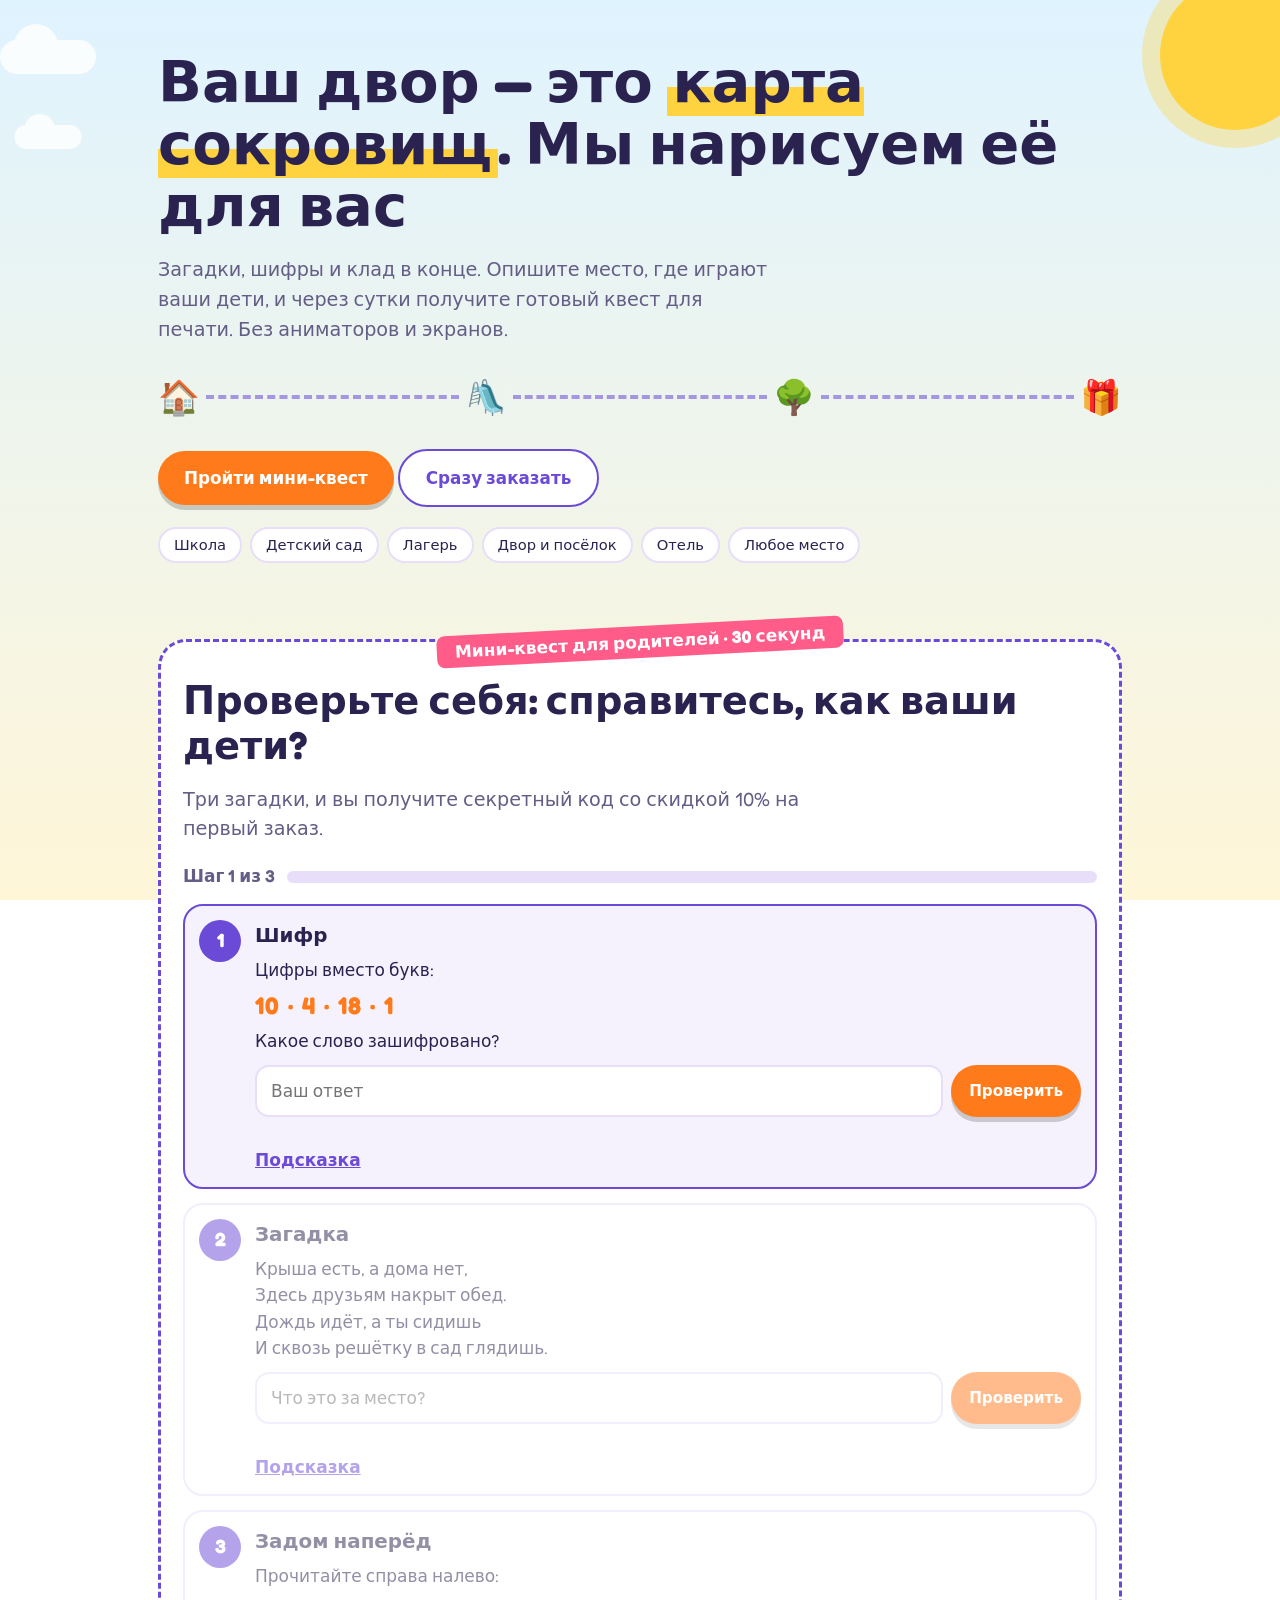
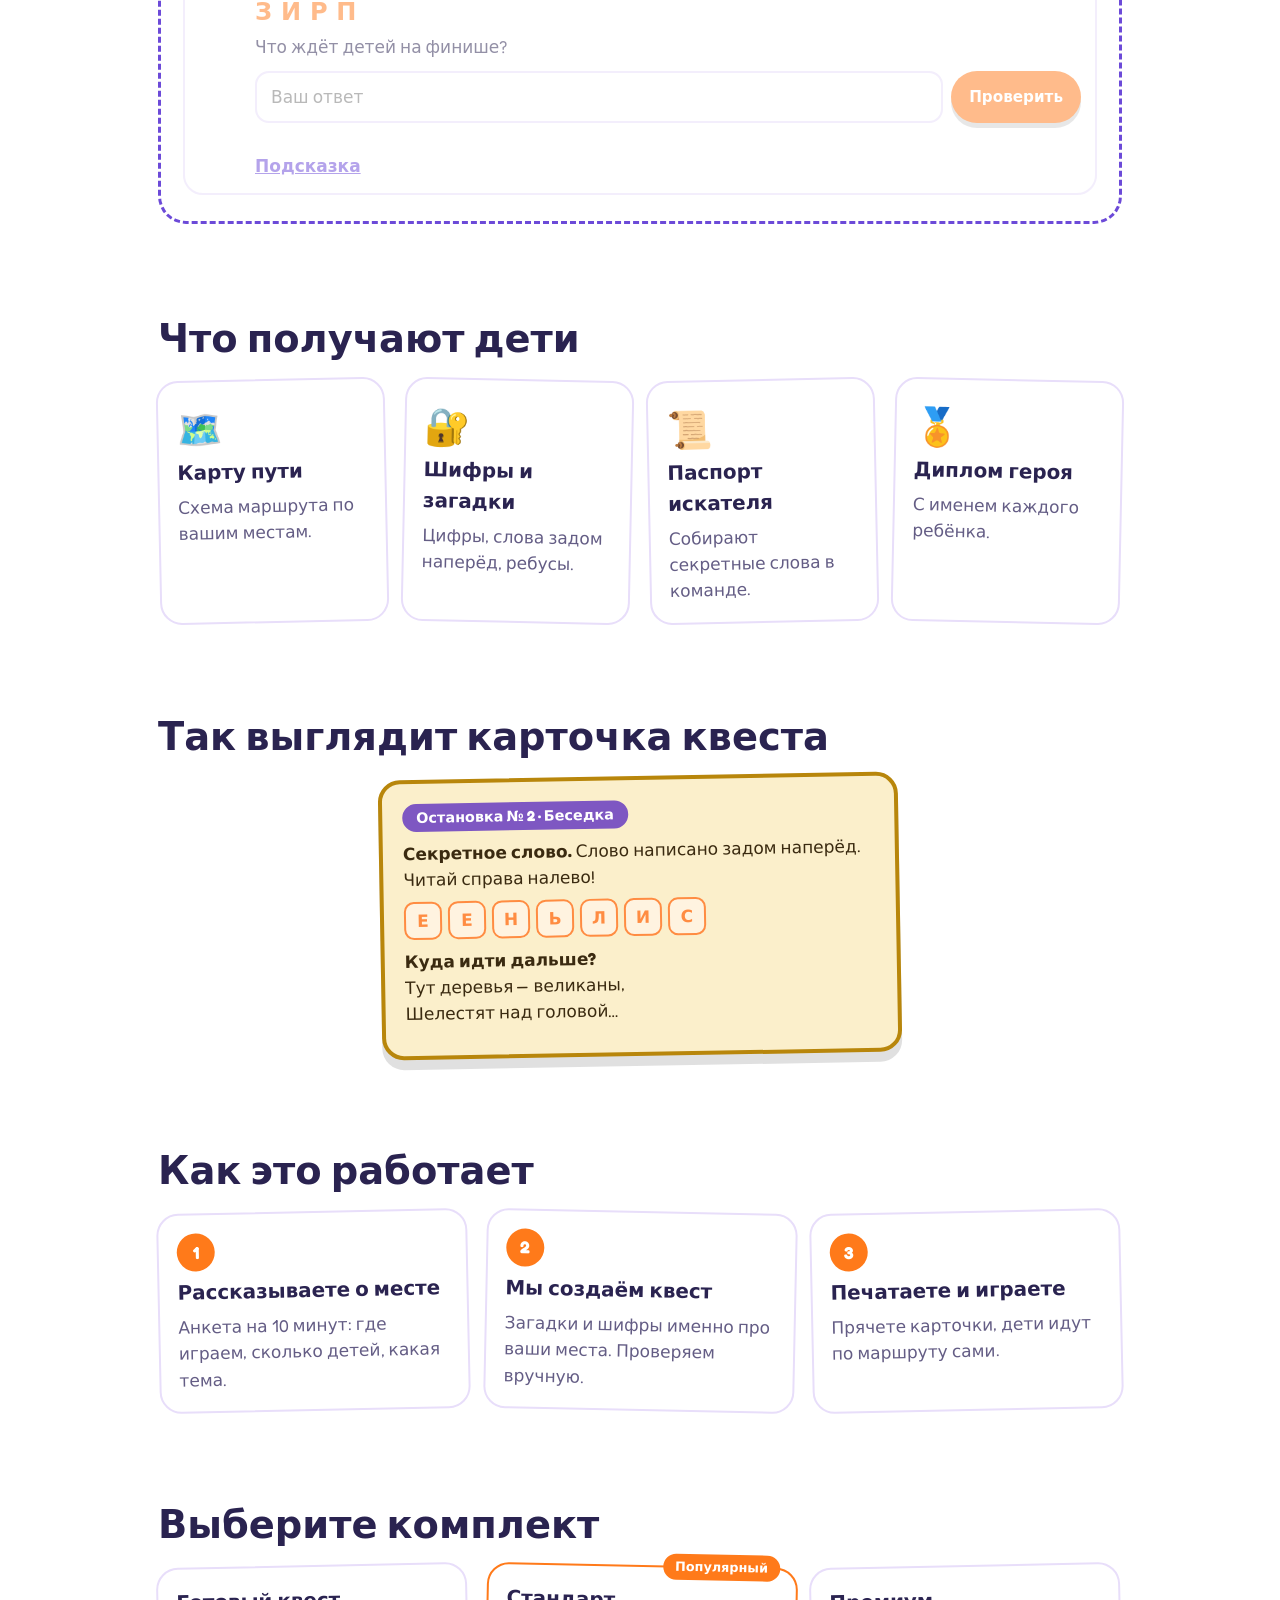
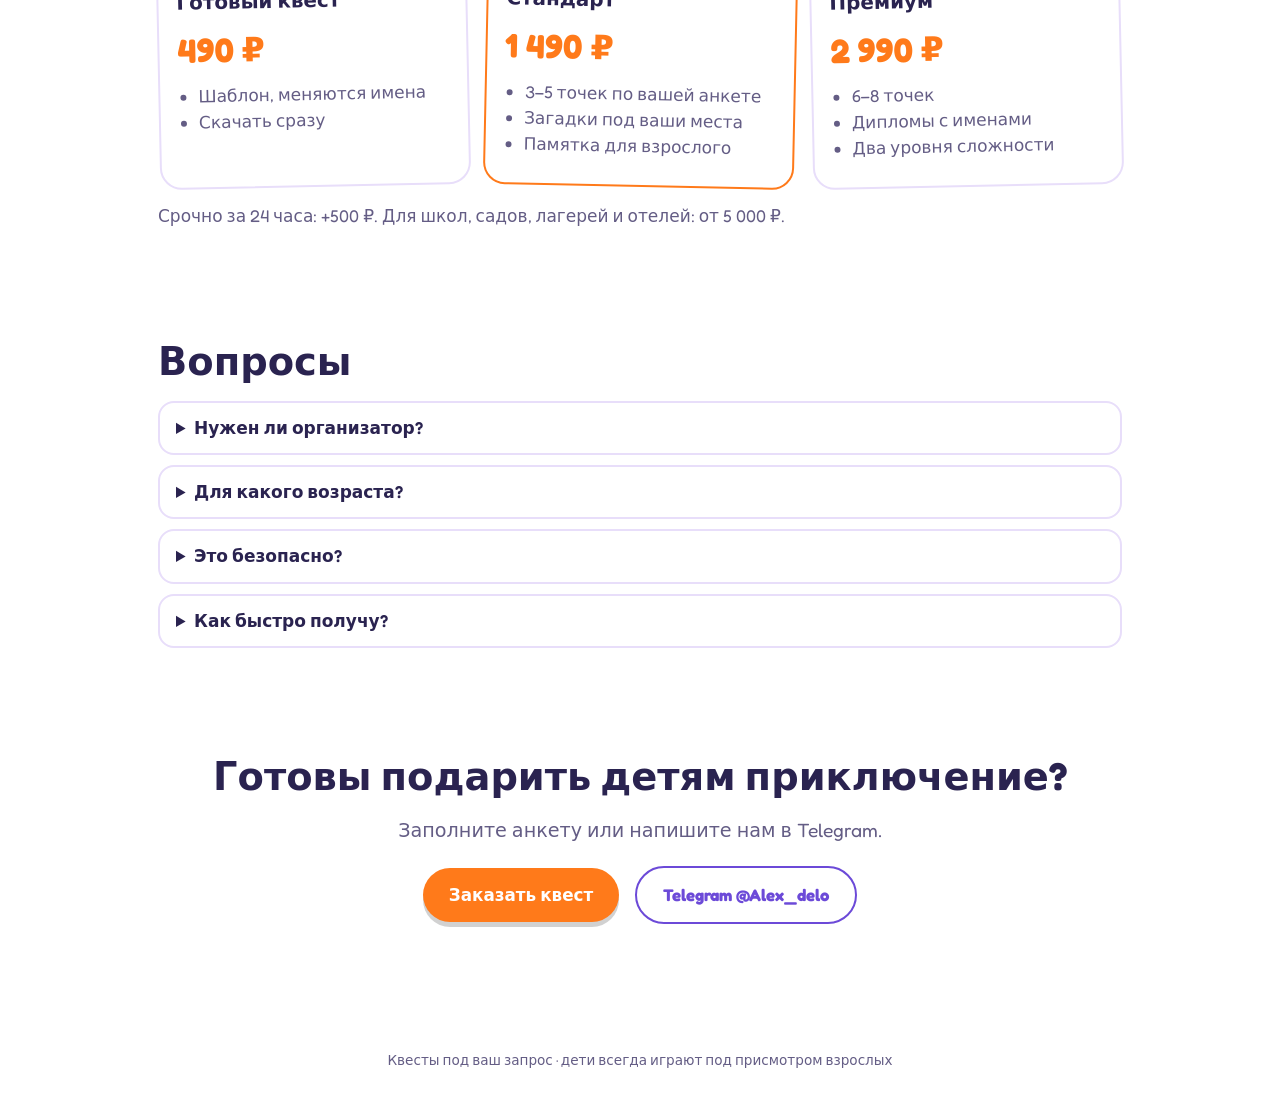
==== index.html @ ed47e8c6 "Add files via upload" ====
<!doctype html>
<html lang="ru"><head><meta charset="utf-8">
<meta name="viewport" content="width=device-width, initial-scale=1, viewport-fit=cover">
<title>Ваш двор — карта сокровищ. Квест под заказ</title>
<link rel="stylesheet" href="https://fonts.googleapis.com/css2?family=Fredoka:wght@400;500;600;700&display=swap">
<style>
:root{--bg:#dff3ff;--bg2:#fff6d8;--card:#fff;--tx:#2a2350;--mut:#645d85;--a:#ff7a1a;--b:#6c4ad8;--c:#2fb36b;--d:#ff5c8a;--bd:#e8defa;--on:#fff;--star:transparent;box-sizing:border-box;padding-top:env(safe-area-inset-top,0px);padding-bottom:env(safe-area-inset-bottom,0px)}
@media(prefers-color-scheme:dark){:root:not([data-theme="light"]){--bg:#17143f;--bg2:#241d5c;--card:#2b2470;--tx:#f4f1ff;--mut:#bdb6e6;--bd:#443b94;--star:#fff}}
:root[data-theme="dark"]{--bg:#17143f;--bg2:#241d5c;--card:#2b2470;--tx:#f4f1ff;--mut:#bdb6e6;--bd:#443b94;--star:#fff}
*{box-sizing:border-box}html{scroll-padding-top:env(safe-area-inset-top,0px);scroll-behavior:smooth}
body{margin:0;color:var(--tx);background:linear-gradient(180deg,var(--bg) 0,var(--bg2) 100%) fixed;font:17px/1.55 Fredoka,"Trebuchet MS","Segoe UI Rounded",system-ui,sans-serif;overflow-x:hidden}
.w{max-width:1000px;margin:0 auto;padding:0 18px}section{padding:46px 0}
h1{font-size:clamp(2rem,6.4vw,3.6rem);line-height:1.08;margin:.2em 0 .3em;font-weight:700}h2{font-size:clamp(1.6rem,4.6vw,2.4rem);line-height:1.15;margin:0 0 18px;font-weight:700}h3{margin:0 0 6px;font-weight:600}
.hl{background:linear-gradient(transparent 58%,#ffd23f 58%);padding:0 .1em}
@media(prefers-color-scheme:dark){.hl{background:none;color:#ffd23f}}
.btn{display:inline-block;border:0;cursor:pointer;background:var(--a);color:#fff;font:inherit;font-weight:700;text-decoration:none;padding:14px 26px;border-radius:999px;font-size:1.05rem;box-shadow:0 5px 0 rgba(0,0,0,.18);transition:transform .15s}
.btn:hover{transform:translateY(-2px)}.btn:active{transform:translateY(2px);box-shadow:0 2px 0 rgba(0,0,0,.18)}
.btn.ghost{background:var(--card);color:var(--b);border:2px solid var(--b);box-shadow:none}.btn.sm{padding:9px 18px;font-size:.95rem}
.hero{padding:38px 0 30px;position:relative;overflow:hidden}
.sun{position:absolute;right:-30px;top:-20px;width:150px;height:150px;border-radius:50%;background:#ffd23f;box-shadow:0 0 0 18px rgba(255,210,63,.35);animation:bob 5s ease-in-out infinite}
.cloud{position:absolute;height:34px;width:96px;border-radius:40px;background:#fff;opacity:.85;animation:drift 18s linear infinite}
.cloud:before{content:"";position:absolute;left:14px;top:-16px;width:44px;height:44px;border-radius:50%;background:#fff}
.hero .w{position:relative}
.lead{font-size:1.2rem;color:var(--mut);max-width:620px}
.route{display:flex;flex-wrap:wrap;align-items:center;gap:6px;margin:26px 0;font-size:2.1rem}
.route i{flex:1 1 20px;min-width:16px;border-top:4px dashed var(--b);opacity:.55}.route span{display:inline-block;animation:bob 3s ease-in-out infinite}.route span:nth-child(4){animation-delay:.4s}.route span:nth-child(7){animation-delay:.8s}
.pills{display:flex;flex-wrap:wrap;gap:8px;margin-top:20px}.pills b{background:var(--card);border:2px solid var(--bd);border-radius:999px;padding:5px 14px;font-size:.92rem;font-weight:500}
#quest .card{background:var(--card);border:3px dashed var(--b);border-radius:28px;padding:26px 22px;position:relative}
#quest .tape{position:absolute;top:-16px;left:50%;transform:translateX(-50%) rotate(-3deg);background:var(--d);color:#fff;font-weight:700;padding:5px 18px;border-radius:8px;width:max-content;max-width:calc(100% - 24px);text-align:center;line-height:1.3}
.qhead{display:flex;align-items:center;gap:12px;margin:8px 0 14px;color:var(--mut);font-weight:600}.qtrack{flex:1;height:12px;border-radius:99px;background:var(--bd);overflow:hidden}.qtrack i{display:block;height:100%;width:0;background:var(--c);border-radius:99px;transition:width .4s}
.qlist{list-style:none;margin:0;padding:0;display:grid;grid-template-columns:minmax(0,1fr);gap:14px}
.qs{display:flex;gap:14px;padding:14px;border-radius:20px;border:2px solid var(--bd);transition:opacity .3s}
.qs.on{border-color:var(--b);background:rgba(108,74,216,.07)}.qs.lock{opacity:.5}.qs.done{border-color:var(--c);opacity:.85}
.qn{flex:none;width:42px;height:42px;border-radius:50%;background:var(--b);color:#fff;font-weight:700;display:flex;align-items:center;justify-content:center;font-size:1.2rem}.qs.done .qn{background:var(--c)}
.qb{flex:1;min-width:0}.qq{margin:.2em 0 .6em}.cipher{display:inline-block;white-space:nowrap;font-size:1.5rem;letter-spacing:.06em;color:var(--a);margin:4px 0}
form{display:flex;flex-wrap:wrap;gap:8px}form input{flex:1 1 150px;min-width:0;width:100%;padding:11px 14px;font:inherit;color:var(--tx);background:var(--card);border:2px solid var(--bd);border-radius:14px}form input:focus{outline:3px solid var(--b);outline-offset:1px}
.fb{min-height:1.4em;margin:6px 0 0;font-weight:600}.fb.ok{color:var(--c)}.fb.bad{color:var(--d)}
.hint{background:none;border:0;padding:0;color:var(--b);font:inherit;font-weight:600;text-decoration:underline;cursor:pointer}.hintbox{margin-top:8px;padding:10px 12px;background:var(--bg2);border-radius:12px;color:var(--mut);font-size:.95rem}
.shake{animation:shake .35s}
#win{margin-top:18px;padding:20px;border-radius:20px;background:linear-gradient(135deg,#ffe27a,#ffb36b);color:#3a2300;text-align:center}#win h3{font-size:1.5rem}
.codebox{display:inline-flex;align-items:center;gap:12px;flex-wrap:wrap;justify-content:center;background:#fff;border:3px dashed #3a2300;border-radius:16px;padding:10px 16px;margin:6px 0}.codebox b{font-size:1.8rem;letter-spacing:.12em}
#win .btn{margin:4px}#win .btn.ghost{color:#3a2300;border-color:#3a2300}.small{font-size:.9rem}
.grid{display:grid;gap:16px;grid-template-columns:repeat(auto-fit,minmax(220px,1fr))}
.sticker{background:var(--card);border:2px solid var(--bd);border-radius:22px;padding:18px;transition:transform .2s}.sticker:nth-child(odd){transform:rotate(-1.2deg)}.sticker:nth-child(even){transform:rotate(1.2deg)}.sticker:hover{transform:rotate(0) scale(1.03)}
.sticker .em{font-size:2.3rem}.sticker p{color:var(--mut);margin:.3em 0 0}
.prev{max-width:520px;margin:0 auto;background:#fbefcb;color:#3a2a10;border:4px solid #b8860b;border-radius:22px;padding:20px;box-shadow:0 10px 0 rgba(0,0,0,.12);transform:rotate(-1deg)}
.prev .tag{display:inline-block;background:#7e57c2;color:#fff;border-radius:999px;padding:3px 14px;font-weight:700;font-size:.9rem}.prev p{margin:.5em 0}.prev .cells{display:flex;gap:6px;flex-wrap:wrap}.prev .cells b{width:38px;height:38px;border:2px solid #ff8c42;background:#fff3e0;color:#ff8c42;border-radius:10px;display:flex;align-items:center;justify-content:center}
.steps{counter-reset:s}.steps .sticker:before{counter-increment:s;content:counter(s);display:inline-flex;width:38px;height:38px;border-radius:50%;background:var(--a);color:#fff;font-weight:700;align-items:center;justify-content:center;margin-bottom:6px}
.price{font-size:2.1rem;font-weight:700;color:var(--a)}.pop{border-color:var(--a)!important;position:relative}.pop .badge{position:absolute;top:-14px;right:16px;background:var(--a);color:#fff;font-size:.8rem;font-weight:700;padding:3px 12px;border-radius:999px}
ul{padding-left:20px;margin:.4em 0;color:var(--mut)}
details{background:var(--card);border:2px solid var(--bd);border-radius:16px;padding:12px 16px;margin-bottom:10px}summary{cursor:pointer;font-weight:600}details p{color:var(--mut);margin:8px 0 0}
.cta{text-align:center;padding:50px 0 120px}.cta .btn{margin:6px}
.sticky{display:none}
footer{text-align:center;color:var(--mut);font-size:.85rem;padding:0 18px 30px}
@keyframes bob{50%{transform:translateY(-8px)}}@keyframes drift{from{transform:translateX(-120px)}to{transform:translateX(110vw)}}@keyframes shake{25%{transform:translateX(-6px)}75%{transform:translateX(6px)}}
@media(prefers-reduced-motion:reduce){*{animation:none!important;transition:none!important}}
@media(max-width:760px){html{scroll-padding-bottom:100px}section{padding:34px 0}.sun{width:100px;height:100px;right:-24px}.route{font-size:1.7rem}
.sticky{display:flex;gap:8px;position:fixed;left:0;right:0;bottom:0;z-index:20;padding:10px 12px calc(10px + env(safe-area-inset-bottom,0px));background:var(--card);border-top:2px solid var(--bd)}.sticky .btn{flex:1;text-align:center;padding:12px 8px;font-size:1rem}}
</style></head><body>
<header class="hero"><div class="sun" aria-hidden="true"></div><div class="cloud" style="top:40px;left:0" aria-hidden="true"></div><div class="cloud" style="top:120px;left:0;animation-delay:-9s;transform:scale(.7)" aria-hidden="true"></div>
<div class="w"><h1>Ваш двор — это <span class="hl">карта сокровищ</span>. Мы нарисуем её для вас</h1>
<p class="lead">Загадки, шифры и клад в конце. Опишите место, где играют ваши дети, и через сутки получите готовый квест для печати. Без аниматоров и экранов.</p>
<div class="route" aria-hidden="true"><span>🏠</span><i></i><span>🛝</span><i></i><span>🌳</span><i></i><span>🎁</span></div>
<p><a class="btn" href="#quest">Пройти мини-квест</a> <a class="btn ghost" data-form>Сразу заказать</a></p>
<div class="pills"><b>Школа</b><b>Детский сад</b><b>Лагерь</b><b>Двор и посёлок</b><b>Отель</b><b>Любое место</b></div></div></header>

<section id="quest"><div class="w"><div class="card"><span class="tape">Мини-квест для родителей · 30 секунд</span>
<h2 style="margin-top:10px">Проверьте себя: справитесь, как ваши дети?</h2>
<p class="lead" style="margin-top:0">Три загадки, и вы получите секретный код со скидкой 10% на первый заказ.</p>
<div class="qhead"><span id="qcount">Шаг 1 из 3</span><div class="qtrack"><i id="qbar"></i></div></div>
<ol class="qlist">
<li class="qs"><div class="qn">1</div><div class="qb"><h3>Шифр</h3>
<p class="qq">Цифры вместо букв:<br><b class="cipher">10 · 4 · 18 · 1</b><br>Какое слово зашифровано?</p>
<form><input aria-label="Ответ на шаг 1" autocomplete="off" autocapitalize="characters" placeholder="Ваш ответ"><button class="btn sm">Проверить</button></form>
<p class="fb" role="status" aria-live="polite"></p><button type="button" class="hint">Подсказка</button>
<div class="hintbox" hidden>Это номера букв в алфавите: А=1, Б=2, В=3, Г=4, Д=5, Е=6, Ё=7, Ж=8, З=9, И=10, Й=11, К=12, Л=13, М=14, Н=15, О=16, П=17, Р=18.</div></div></li>
<li class="qs"><div class="qn">2</div><div class="qb"><h3>Загадка</h3>
<p class="qq">Крыша есть, а дома нет,<br>Здесь друзьям накрыт обед.<br>Дождь идёт, а ты сидишь<br>И сквозь решётку в сад глядишь.</p>
<form><input aria-label="Ответ на шаг 2" autocomplete="off" placeholder="Что это за место?"><button class="btn sm">Проверить</button></form>
<p class="fb" role="status" aria-live="polite"></p><button type="button" class="hint">Подсказка</button>
<div class="hintbox" hidden>Это место во дворе или в саду, где пьют чай и прячутся от дождя. Слово начинается на «Б».</div></div></li>
<li class="qs"><div class="qn">3</div><div class="qb"><h3>Задом наперёд</h3>
<p class="qq">Прочитайте справа налево:<br><b class="cipher">З И Р П</b><br>Что ждёт детей на финише?</p>
<form><input aria-label="Ответ на шаг 3" autocomplete="off" autocapitalize="characters" placeholder="Ваш ответ"><button class="btn sm">Проверить</button></form>
<p class="fb" role="status" aria-live="polite"></p><button type="button" class="hint">Подсказка</button>
<div class="hintbox" hidden>Читайте буквы с конца: П, Р, И, З.</div></div></li>
</ol>
<div id="win" hidden><h3>Квест пройден! 🎉</h3><p>Ваш секретный код даёт <b>скидку 10% на первый заказ</b>:</p>
<div class="codebox"><b id="code">КВЕСТ10</b><button type="button" id="copy" class="btn sm">Скопировать</button></div>
<p class="small">Впишите код в поле «Пожелания» анкеты или назовите его в Telegram.</p>
<p><a data-form class="btn">Заказать со скидкой</a> <a class="btn ghost" href="https://t.me/Alex_delo" target="_blank" rel="noopener">Написать в Telegram</a></p></div>
</div></div></section>

<section><div class="w"><h2>Что получают дети</h2><div class="grid">
<div class="sticker"><div class="em">🗺️</div><h3>Карту пути</h3><p>Схема маршрута по вашим местам.</p></div>
<div class="sticker"><div class="em">🔐</div><h3>Шифры и загадки</h3><p>Цифры, слова задом наперёд, ребусы.</p></div>
<div class="sticker"><div class="em">📜</div><h3>Паспорт искателя</h3><p>Собирают секретные слова в команде.</p></div>
<div class="sticker"><div class="em">🏅</div><h3>Диплом героя</h3><p>С именем каждого ребёнка.</p></div></div></div></section>

<section><div class="w"><h2>Так выглядит карточка квеста</h2>
<div class="prev"><span class="tag">Остановка № 2 · Беседка</span><p><b>Секретное слово.</b> Слово написано задом наперёд. Читай справа налево!</p>
<div class="cells" aria-hidden="true"><b>Е</b><b>Е</b><b>Н</b><b>Ь</b><b>Л</b><b>И</b><b>С</b></div>
<p><b>Куда идти дальше?</b><br>Тут деревья — великаны,<br>Шелестят над головой…</p></div></div></section>

<section><div class="w"><h2>Как это работает</h2><div class="grid steps">
<div class="sticker"><h3>Рассказываете о месте</h3><p>Анкета на 10 минут: где играем, сколько детей, какая тема.</p></div>
<div class="sticker"><h3>Мы создаём квест</h3><p>Загадки и шифры именно про ваши места. Проверяем вручную.</p></div>
<div class="sticker"><h3>Печатаете и играете</h3><p>Прячете карточки, дети идут по маршруту сами.</p></div></div></div></section>

<section><div class="w"><h2>Выберите комплект</h2><div class="grid">
<div class="sticker"><h3>Готовый квест</h3><div class="price">490 ₽</div><ul><li>Шаблон, меняются имена</li><li>Скачать сразу</li></ul></div>
<div class="sticker pop"><span class="badge">Популярный</span><h3>Стандарт</h3><div class="price">1 490 ₽</div><ul><li>3–5 точек по вашей анкете</li><li>Загадки под ваши места</li><li>Памятка для взрослого</li></ul></div>
<div class="sticker"><h3>Премиум</h3><div class="price">2 990 ₽</div><ul><li>6–8 точек</li><li>Дипломы с именами</li><li>Два уровня сложности</li></ul></div></div>
<p style="color:var(--mut)">Срочно за 24 часа: +500 ₽. Для школ, садов, лагерей и отелей: от 5 000 ₽.</p></div></section>

<section><div class="w"><h2>Вопросы</h2>
<details><summary>Нужен ли организатор?</summary><p>Нет. Взрослый один раз прячет карточки, дальше дети идут сами. Достаточно присматривать издали.</p></details>
<details><summary>Для какого возраста?</summary><p>Лучше всего 6–11 лет, есть три уровня сложности.</p></details>
<details><summary>Это безопасно?</summary><p>Опасные места вы отмечаете в анкете, мы исключаем их из маршрута и пишем правила для детей.</p></details>
<details><summary>Как быстро получу?</summary><p>В течение суток после заполнения анкеты. Срочные заказы: за 24 часа.</p></details></div></section>

<section class="cta"><div class="w"><h2>Готовы подарить детям приключение?</h2><p class="lead" style="margin:0 auto 14px">Заполните анкету или напишите нам в Telegram.</p>
<a class="btn" data-form>Заказать квест</a> <a class="btn ghost" href="https://t.me/Alex_delo" target="_blank" rel="noopener">Telegram @Alex_delo</a></div></section>
<footer>Квесты под ваш запрос · дети всегда играют под присмотром взрослых</footer>
<div class="sticky"><a class="btn" data-form>Заказать квест</a><a class="btn ghost" href="https://t.me/Alex_delo" target="_blank" rel="noopener">Telegram</a></div>
<script>
(function(){
const FORM="order.html";
document.querySelectorAll("[data-form]").forEach(a=>{a.href=FORM;a.rel="noopener"});
const ANS=[["ИГРА"],["БЕСЕДКА","БЕСЕДКУ","БЕСЕДКИ"],["ПРИЗ"]];
const norm=s=>s.toUpperCase().replace(/Ё/g,"Е").replace(/[^А-ЯA-Z]/g,"");
const steps=[...document.querySelectorAll(".qs")];let cur=0;
const bar=document.getElementById("qbar");
function setCur(i){cur=i;steps.forEach((s,k)=>{s.classList.toggle("done",k<i);s.classList.toggle("on",k===i);s.classList.toggle("lock",k>i);
s.querySelectorAll("input,button").forEach(e=>e.disabled=k!==i&&!e.classList.contains("hint"))});
if(bar)bar.style.width=(i/steps.length*100)+"%";
document.getElementById("qcount").textContent=i<steps.length?"Шаг "+(i+1)+" из "+steps.length:"Готово!"}
steps.forEach((s,k)=>{
const f=s.querySelector("form"),inp=s.querySelector("input"),fb=s.querySelector(".fb"),hb=s.querySelector(".hintbox");let tries=0;
s.querySelector(".hint").addEventListener("click",()=>{hb.hidden=!hb.hidden});
f.addEventListener("submit",e=>{e.preventDefault();if(k!==cur)return;
if(ANS[k].includes(norm(inp.value))){fb.textContent="Верно!";fb.className="fb ok";
if(k+1<steps.length){setCur(k+1);const n=steps[k+1].querySelector("input");steps[k+1].scrollIntoView({behavior:"smooth",block:"center"});setTimeout(()=>n&&n.focus({preventScroll:true}),350)}
else{setCur(steps.length);const w=document.getElementById("win");w.hidden=false;setTimeout(()=>w.scrollIntoView({behavior:"smooth",block:"center"}),80)}}
else{tries++;fb.textContent=tries>1?"Пока нет. Нажмите «Подсказка».":"Почти! Подумайте ещё.";fb.className="fb bad";f.classList.remove("shake");void f.offsetWidth;f.classList.add("shake");
if(tries>1)hb.hidden=false;inp.select()}})});
const cp=document.getElementById("copy");
if(cp)cp.addEventListener("click",async()=>{const t="КВЕСТ10";try{await navigator.clipboard.writeText(t)}catch(e){const r=document.createRange();r.selectNodeContents(document.getElementById("code"));const sel=getSelection();sel.removeAllRanges();sel.addRange(r);try{document.execCommand("copy")}catch(_){}}
cp.textContent="Скопировано ✓"});
setCur(0);
})();
</script>
</body></html>
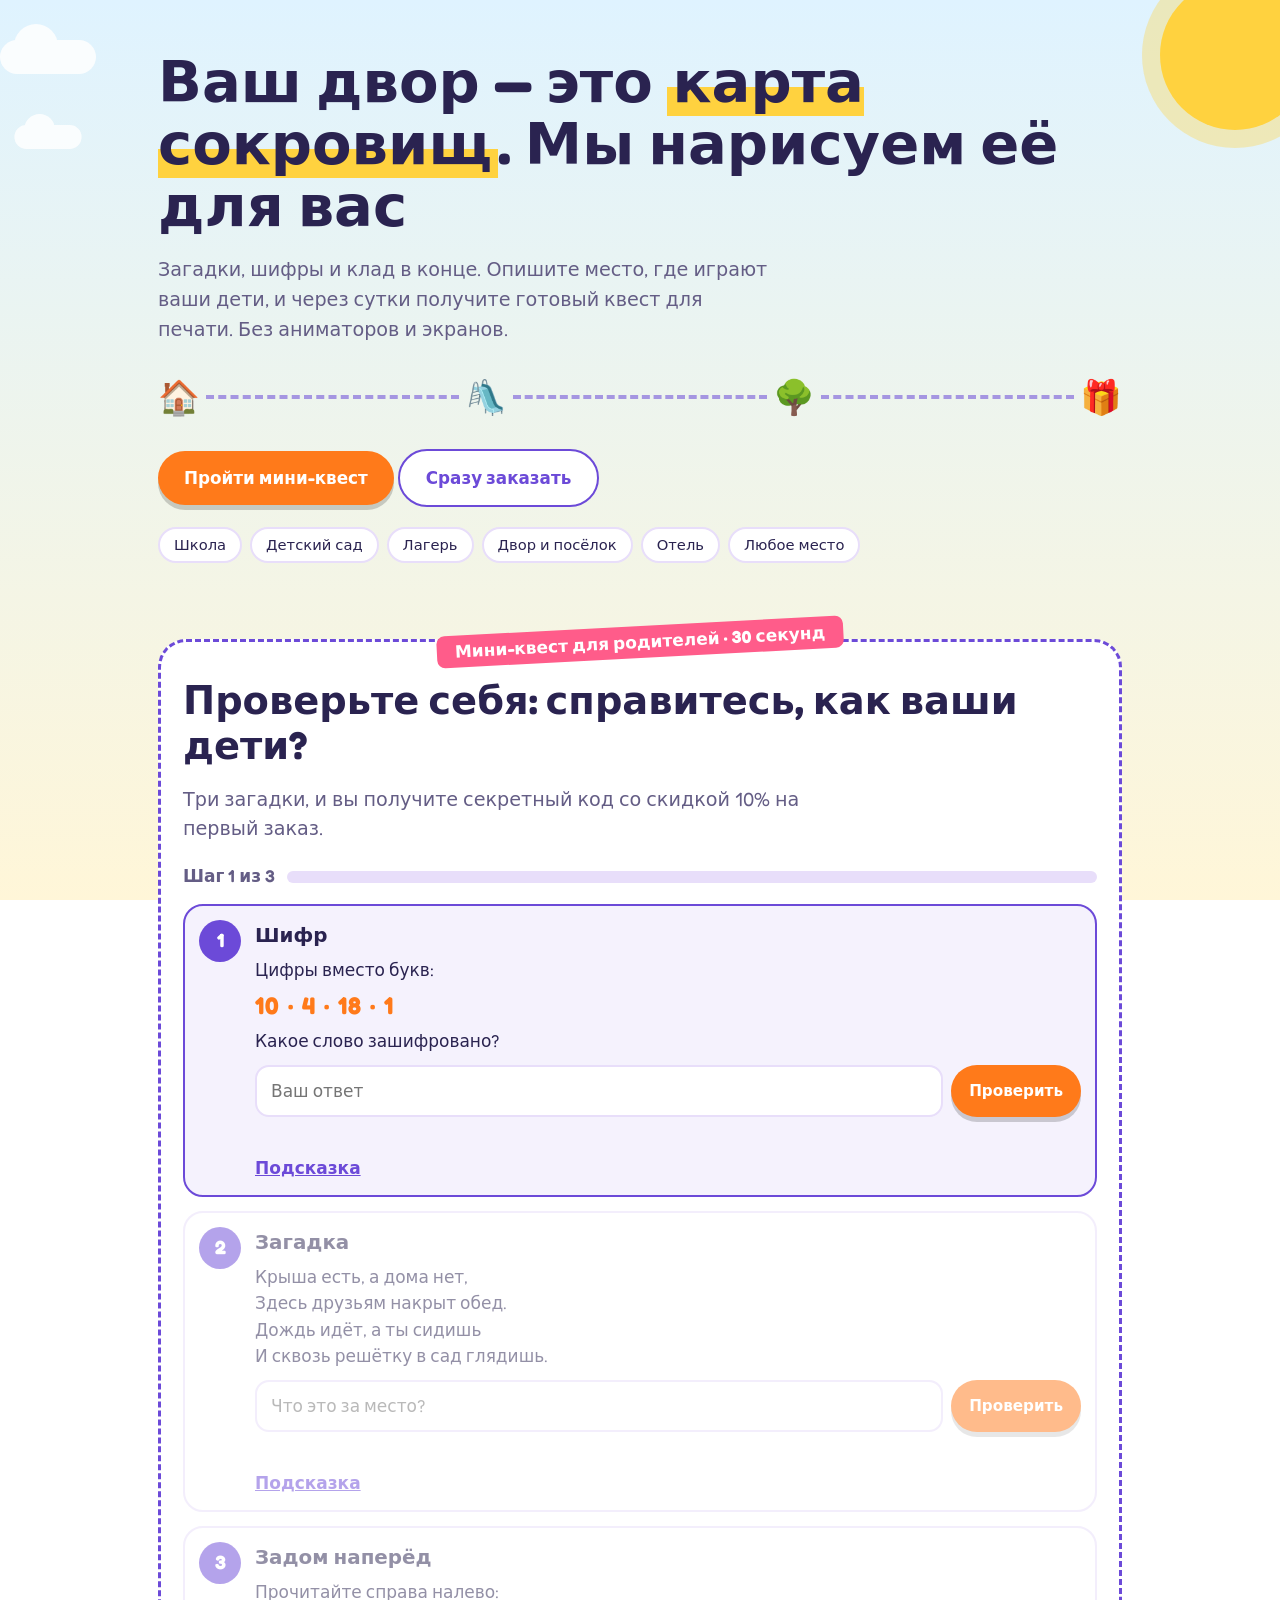
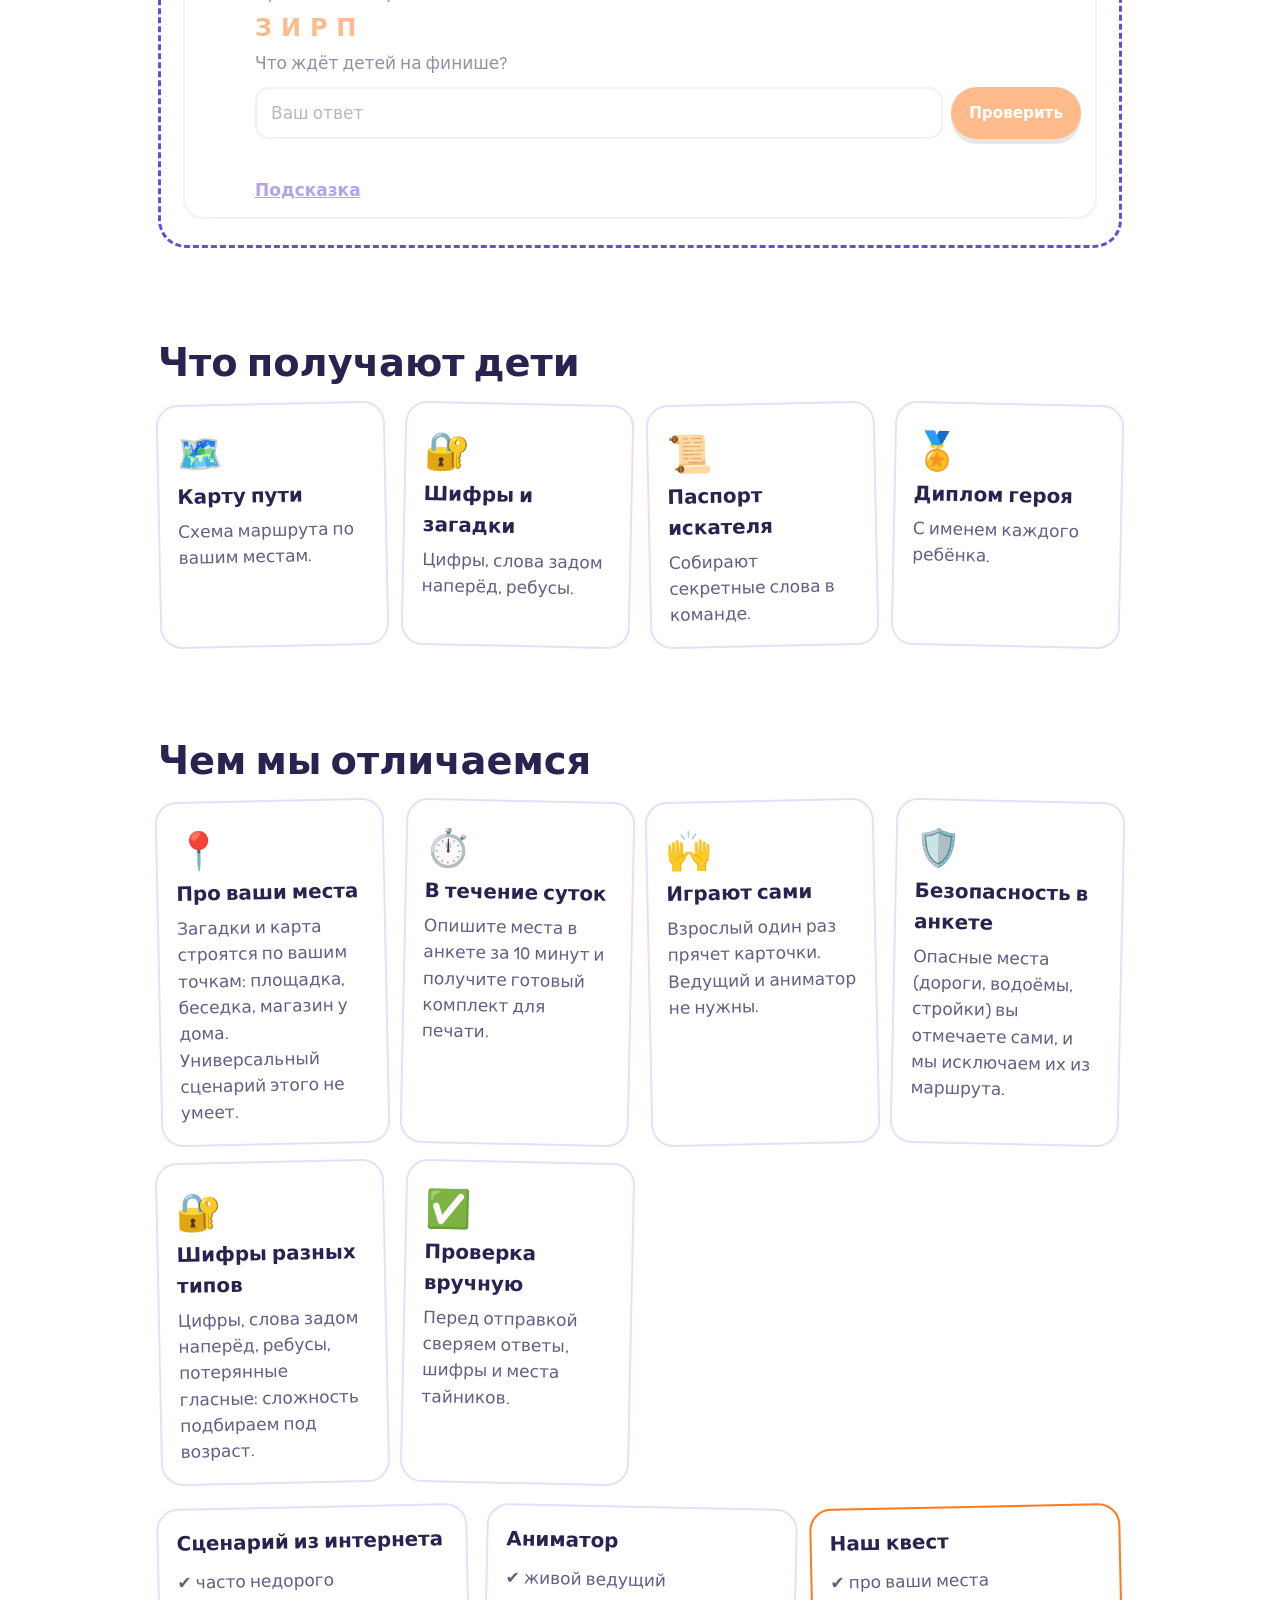
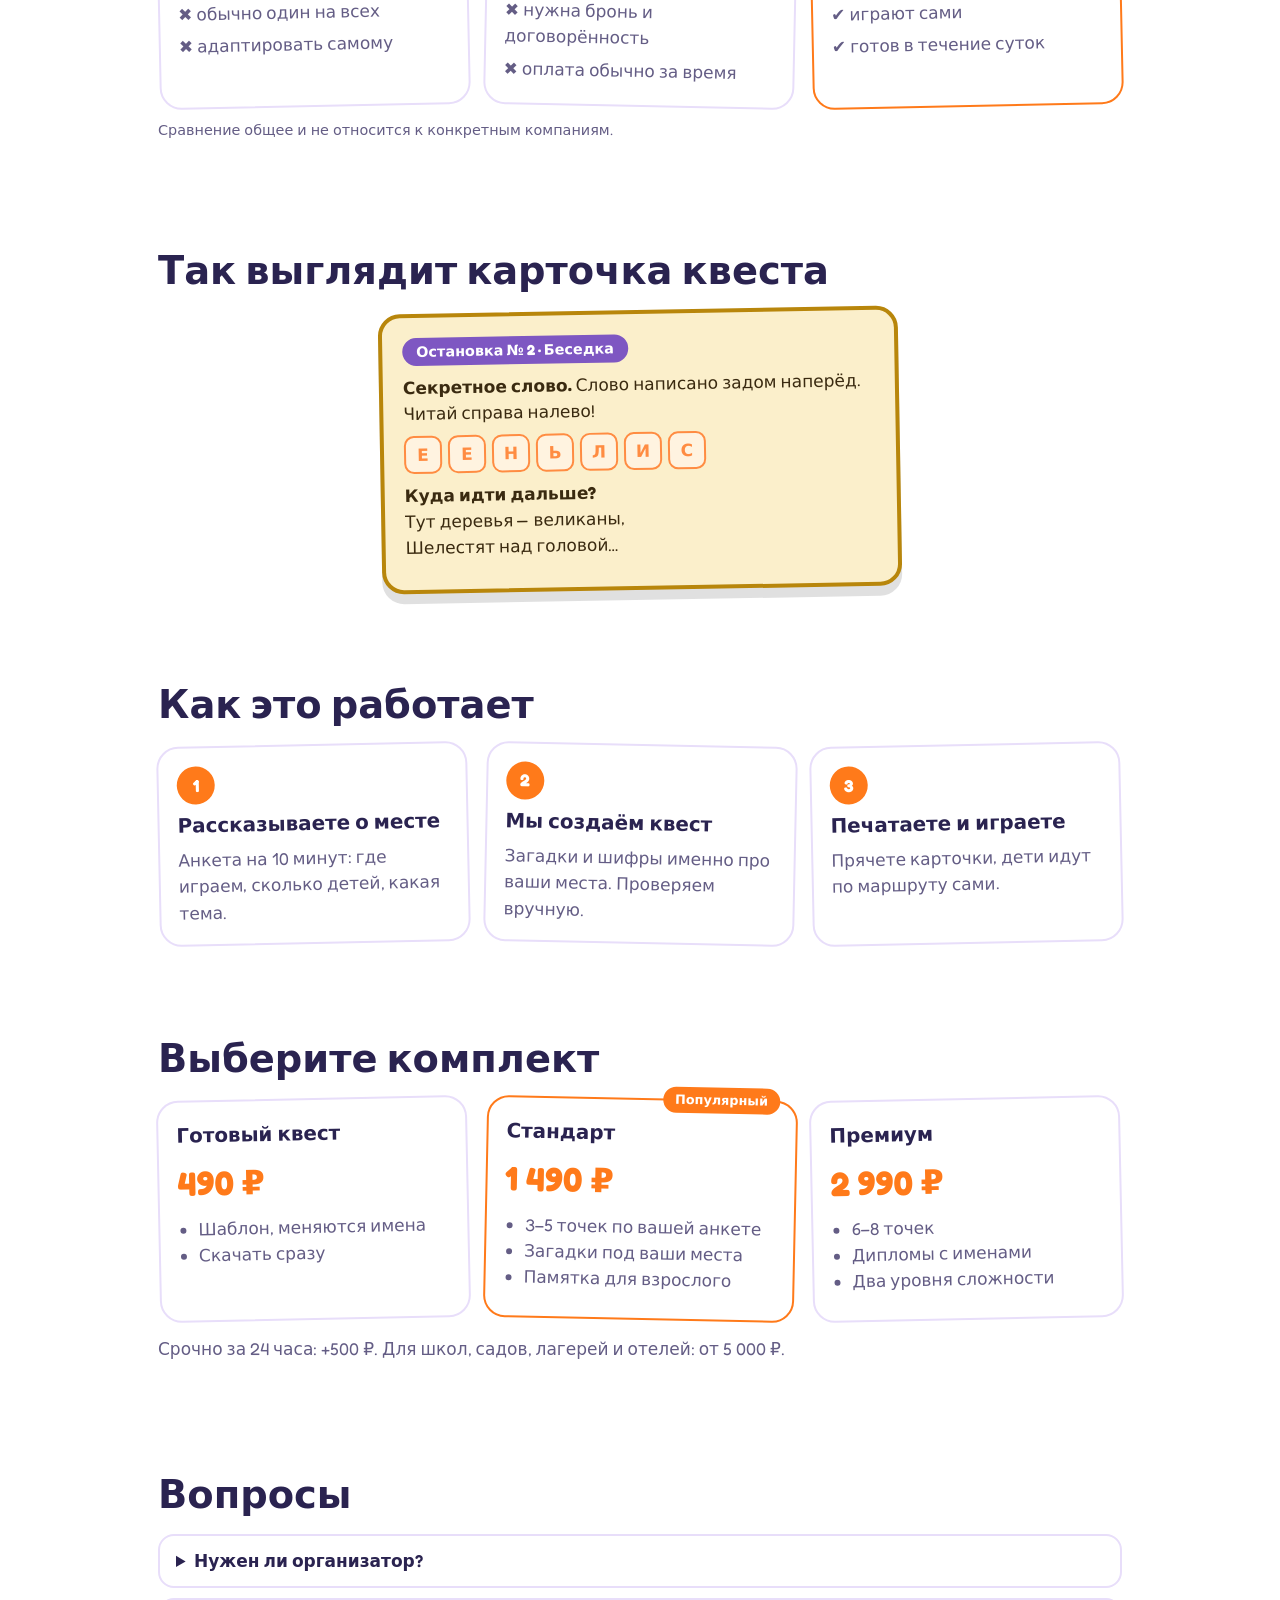
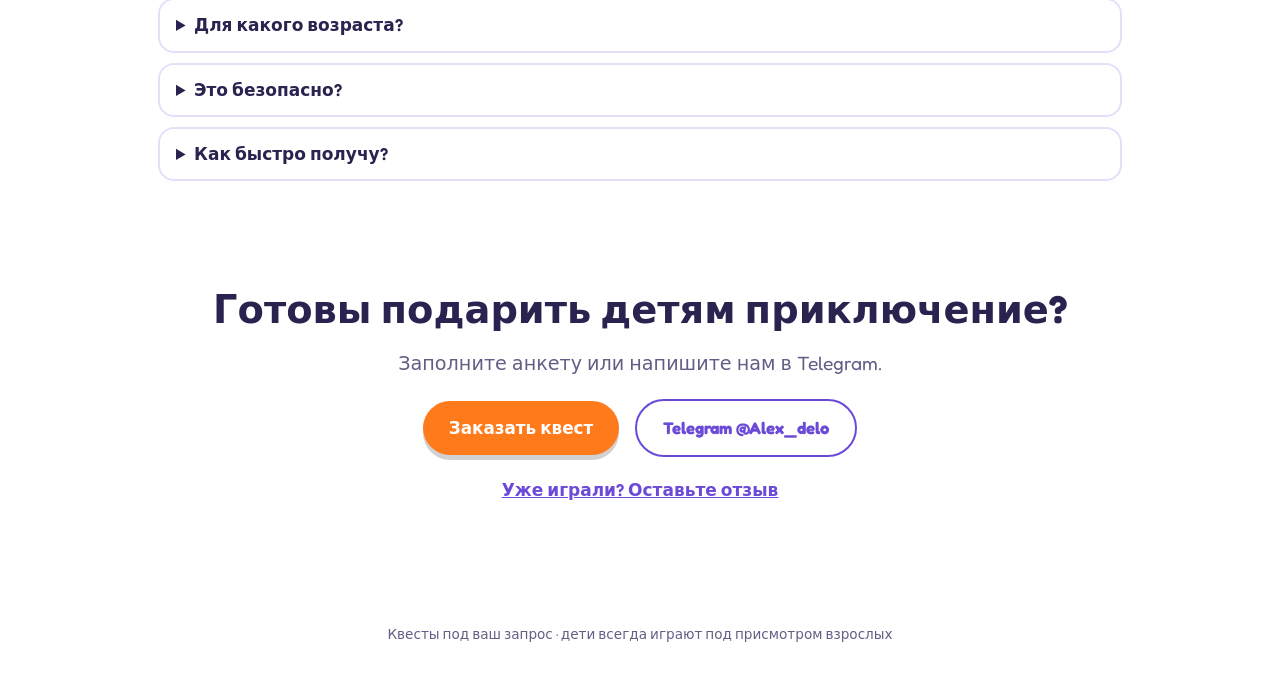
==== commit 94fff5ea: "Add files via upload" ====
--- a/index.html
+++ b/index.html
@@ -56,6 +56,9 @@
 @media(prefers-reduced-motion:reduce){*{animation:none!important;transition:none!important}}
 @media(max-width:760px){html{scroll-padding-bottom:100px}section{padding:34px 0}.sun{width:100px;height:100px;right:-24px}.route{font-size:1.7rem}
 .sticky{display:flex;gap:8px;position:fixed;left:0;right:0;bottom:0;z-index:20;padding:10px 12px calc(10px + env(safe-area-inset-bottom,0px));background:var(--card);border-top:2px solid var(--bd)}.sticky .btn{flex:1;text-align:center;padding:12px 8px;font-size:1rem}}
+
+.us{border-color:var(--a)!important}.cmp .sticker ul{list-style:none;padding:0;margin:.4em 0 0}.cmp .sticker li{padding:3px 0}.note{color:var(--mut);font-size:.9rem;margin-top:12px}
+.fb{display:block;margin-top:14px;color:var(--b);font-weight:600}
 </style></head><body>
 <header class="hero"><div class="sun" aria-hidden="true"></div><div class="cloud" style="top:40px;left:0" aria-hidden="true"></div><div class="cloud" style="top:120px;left:0;animation-delay:-9s;transform:scale(.7)" aria-hidden="true"></div>
 <div class="w"><h1>Ваш двор — это <span class="hl">карта сокровищ</span>. Мы нарисуем её для вас</h1>
@@ -97,6 +100,19 @@
 <div class="sticker"><div class="em">📜</div><h3>Паспорт искателя</h3><p>Собирают секретные слова в команде.</p></div>
 <div class="sticker"><div class="em">🏅</div><h3>Диплом героя</h3><p>С именем каждого ребёнка.</p></div></div></div></section>
 
+<section><div class="w"><h2>Чем мы отличаемся</h2><div class="grid">
+<div class="sticker"><div class="em">📍</div><h3>Про ваши места</h3><p>Загадки и карта строятся по вашим точкам: площадка, беседка, магазин у дома. Универсальный сценарий этого не умеет.</p></div>
+<div class="sticker"><div class="em">⏱️</div><h3>В течение суток</h3><p>Опишите места в анкете за 10 минут и получите готовый комплект для печати.</p></div>
+<div class="sticker"><div class="em">🙌</div><h3>Играют сами</h3><p>Взрослый один раз прячет карточки. Ведущий и аниматор не нужны.</p></div>
+<div class="sticker"><div class="em">🛡️</div><h3>Безопасность в анкете</h3><p>Опасные места (дороги, водоёмы, стройки) вы отмечаете сами, и мы исключаем их из маршрута.</p></div>
+<div class="sticker"><div class="em">🔐</div><h3>Шифры разных типов</h3><p>Цифры, слова задом наперёд, ребусы, потерянные гласные: сложность подбираем под возраст.</p></div>
+<div class="sticker"><div class="em">✅</div><h3>Проверка вручную</h3><p>Перед отправкой сверяем ответы, шифры и места тайников.</p></div></div>
+<div class="grid cmp" style="margin-top:22px">
+<div class="sticker"><h3>Сценарий из интернета</h3><ul><li>✔ часто недорого</li><li>✖ обычно один на всех</li><li>✖ адаптировать самому</li></ul></div>
+<div class="sticker"><h3>Аниматор</h3><ul><li>✔ живой ведущий</li><li>✖ нужна бронь и договорённость</li><li>✖ оплата обычно за время</li></ul></div>
+<div class="sticker us"><h3>Наш квест</h3><ul><li>✔ про ваши места</li><li>✔ играют сами</li><li>✔ готов в течение суток</li></ul></div></div>
+<p class="note">Сравнение общее и не относится к конкретным компаниям.</p></div></section>
+
 <section><div class="w"><h2>Так выглядит карточка квеста</h2>
 <div class="prev"><span class="tag">Остановка № 2 · Беседка</span><p><b>Секретное слово.</b> Слово написано задом наперёд. Читай справа налево!</p>
 <div class="cells" aria-hidden="true"><b>Е</b><b>Е</b><b>Н</b><b>Ь</b><b>Л</b><b>И</b><b>С</b></div>
@@ -120,7 +136,7 @@
 <details><summary>Как быстро получу?</summary><p>В течение суток после заполнения анкеты. Срочные заказы: за 24 часа.</p></details></div></section>
 
 <section class="cta"><div class="w"><h2>Готовы подарить детям приключение?</h2><p class="lead" style="margin:0 auto 14px">Заполните анкету или напишите нам в Telegram.</p>
-<a class="btn" data-form>Заказать квест</a> <a class="btn ghost" href="https://t.me/Alex_delo" target="_blank" rel="noopener">Telegram @Alex_delo</a></div></section>
+<a class="btn" data-form>Заказать квест</a> <a class="btn ghost" href="https://t.me/Alex_delo" target="_blank" rel="noopener">Telegram @Alex_delo</a><a class="fb" href="feedback.html">Уже играли? Оставьте отзыв</a></div></section>
 <footer>Квесты под ваш запрос · дети всегда играют под присмотром взрослых</footer>
 <div class="sticky"><a class="btn" data-form>Заказать квест</a><a class="btn ghost" href="https://t.me/Alex_delo" target="_blank" rel="noopener">Telegram</a></div>
 <script>
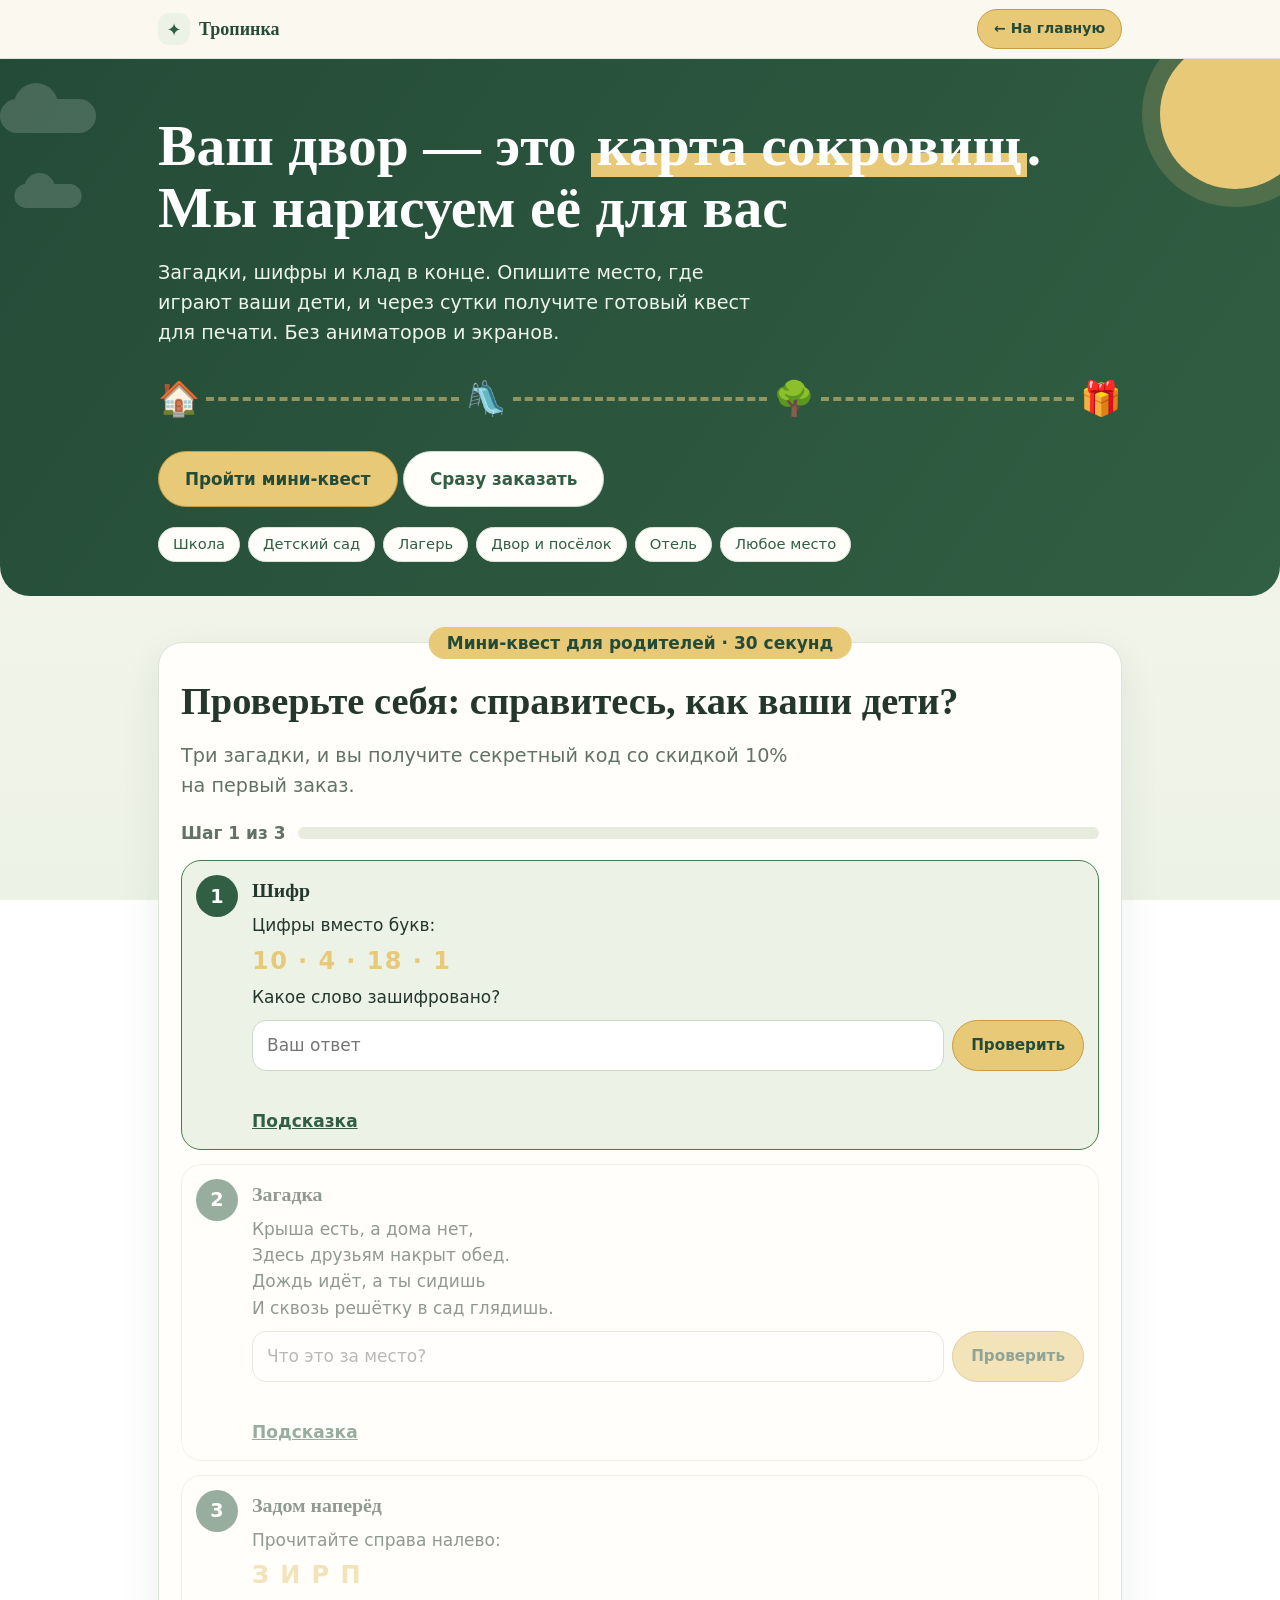
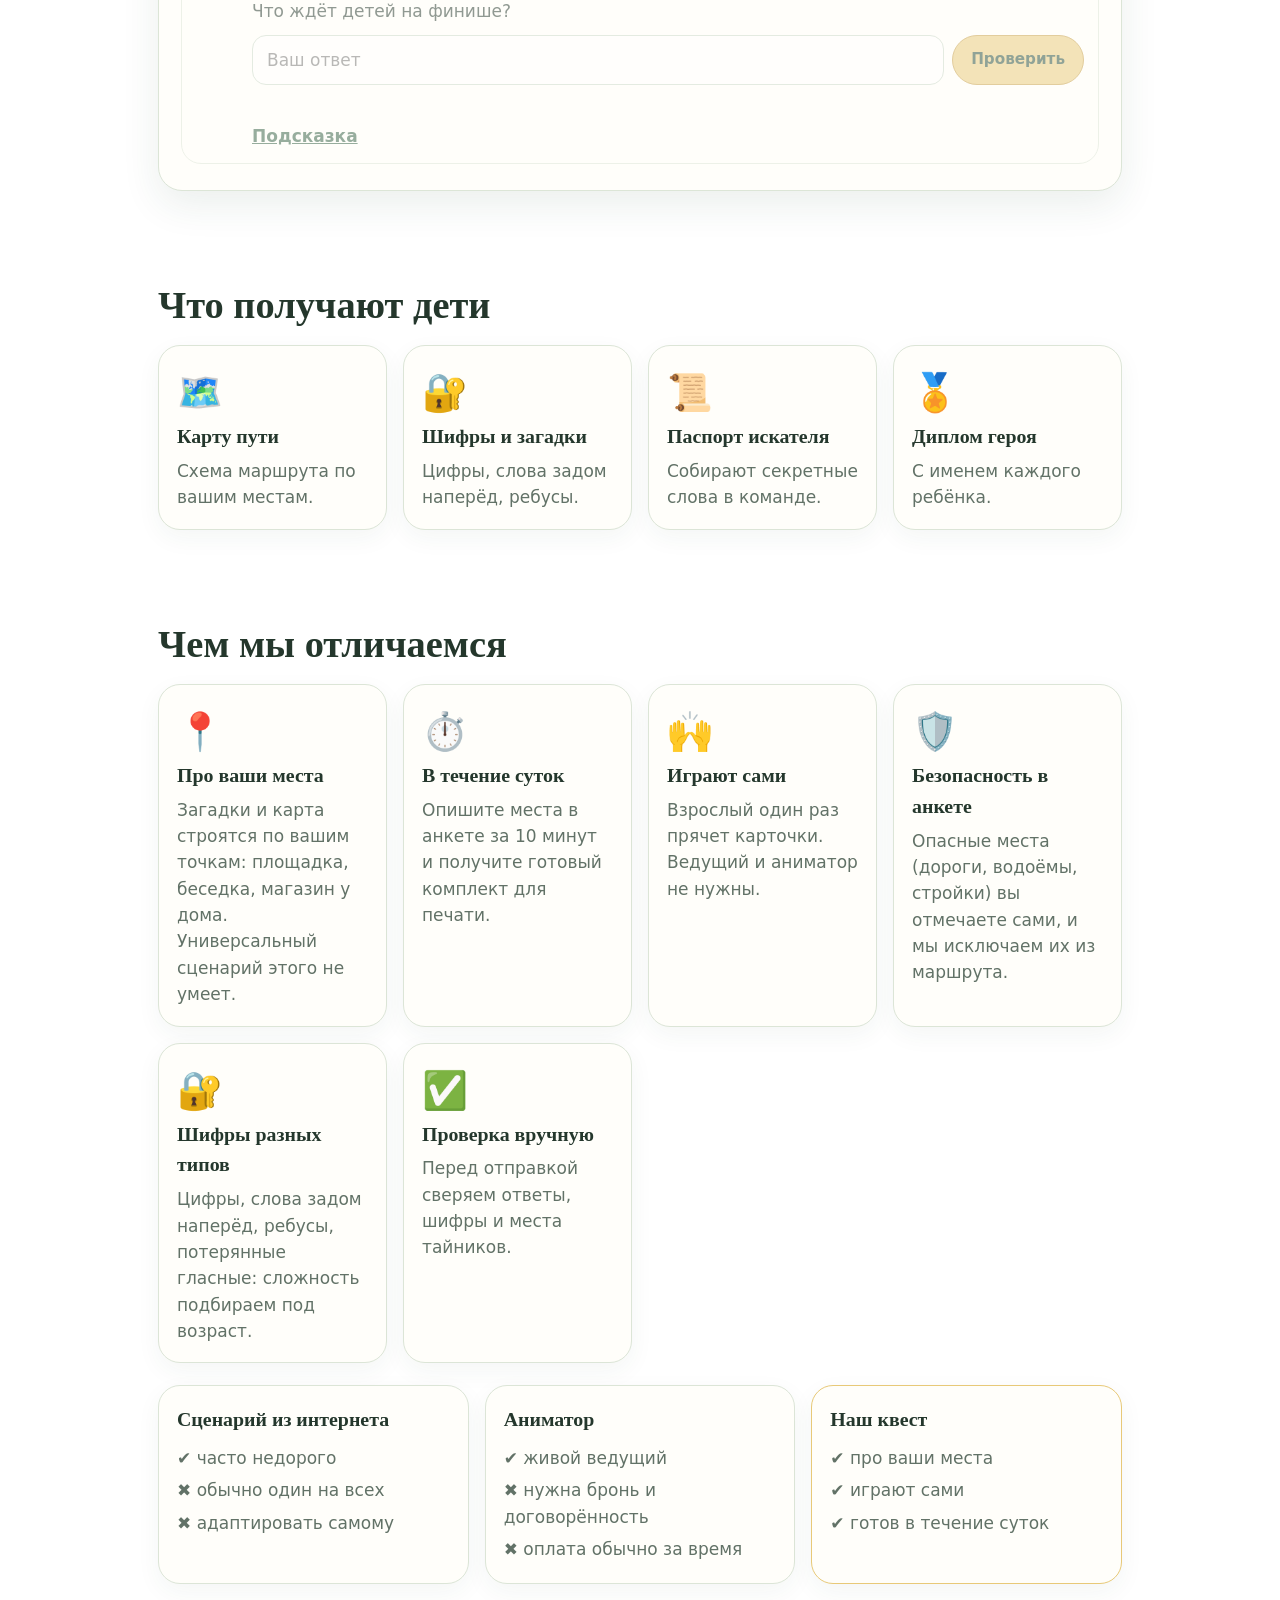
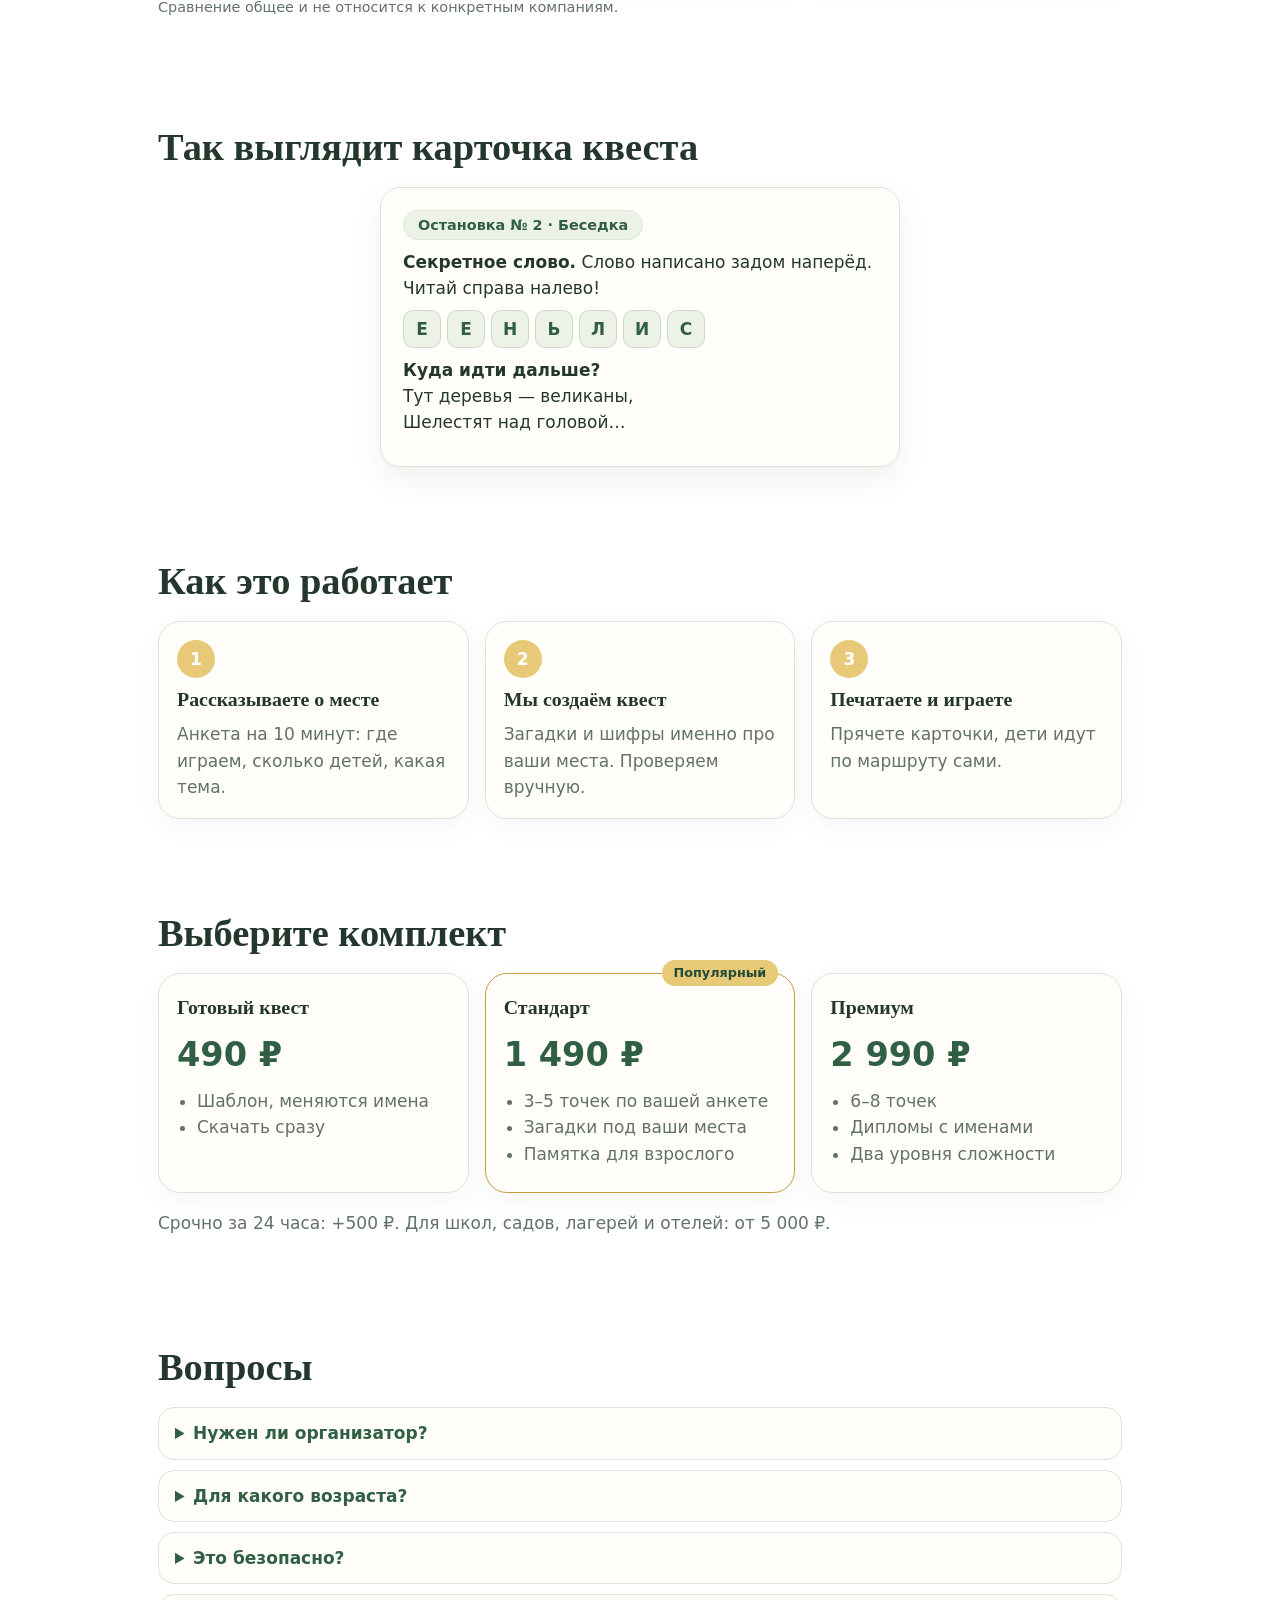
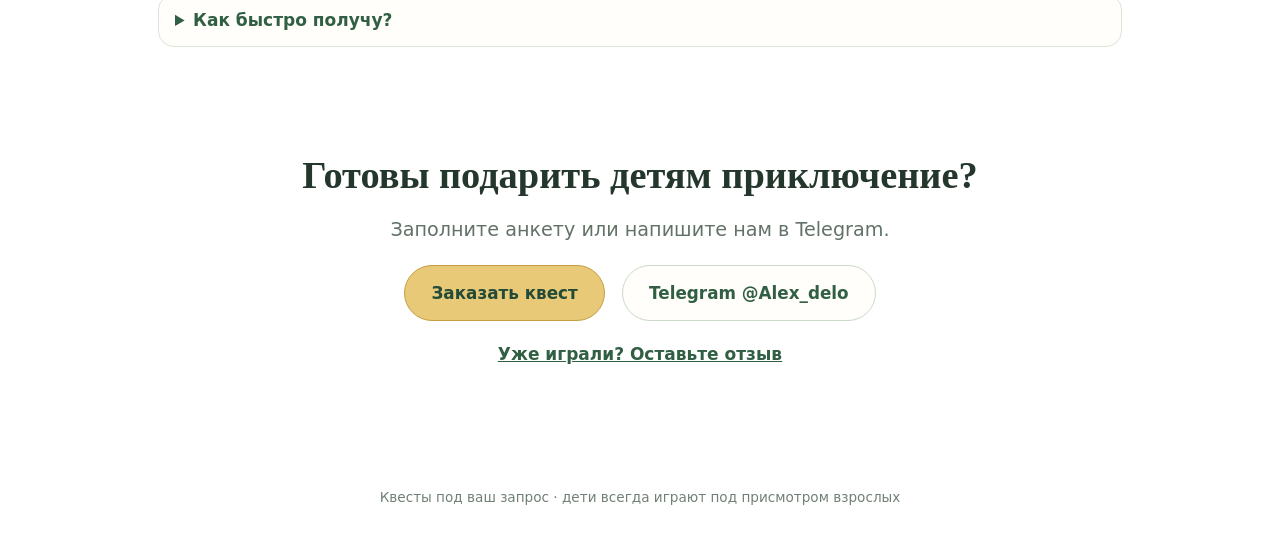
==== commit 7db8e369: "Align Questin public page with Tropinka design and add home navigation" ====
--- a/index.html
+++ b/index.html
@@ -59,7 +59,61 @@
 
 .us{border-color:var(--a)!important}.cmp .sticker ul{list-style:none;padding:0;margin:.4em 0 0}.cmp .sticker li{padding:3px 0}.note{color:var(--mut);font-size:.9rem;margin-top:12px}
 .fb{display:block;margin-top:14px;color:var(--b);font-weight:600}
+/* Единая визуальная система проекта «Тропинка» */
+:root{color-scheme:light;--bg:#fbf8ef;--bg2:#edf2e6;--card:#fffefa;--tx:#24372c;--mut:#627267;--a:#e8c978;--b:#315f43;--c:#477b50;--d:#a66b4f;--bd:#dce5d7;--on:#fff;--star:transparent}
+@media(prefers-color-scheme:dark){:root:not([data-theme="light"]){--bg:#fbf8ef;--bg2:#edf2e6;--card:#fffefa;--tx:#24372c;--mut:#627267;--bd:#dce5d7}}
+:root[data-theme="dark"]{--bg:#fbf8ef;--bg2:#edf2e6;--card:#fffefa;--tx:#24372c;--mut:#627267;--bd:#dce5d7}
+body{font-family:"Trebuchet MS","Segoe UI",system-ui,sans-serif;background:linear-gradient(180deg,var(--cream,#fbf8ef) 0,var(--bg2) 100%) fixed;color:var(--tx)}
+h1,h2,h3{font-family:Georgia,"Times New Roman",serif}
+.hero{background:linear-gradient(125deg,#244b37,#315f43);border-radius:0 0 30px 30px;color:#fff;padding:44px 0 34px}
+.hero h1{color:#fff}
+.hero .lead{color:#edf4e9}
+.hl{background:linear-gradient(transparent 62%,#e8c978 62%);color:#fff}
+.sun{background:#e8c978;box-shadow:0 0 0 18px rgba(232,201,120,.18)}
+.cloud{opacity:.16}
+.route i{border-color:#e8c978}
+.pills b{border:1px solid #dce5d7;background:#fffefa;color:#315f43}
+.btn{background:#e8c978;color:#244b37;border:1px solid #c69d43;box-shadow:none}
+.btn:hover{background:#f1d995}
+.btn.ghost{background:#fffefa;color:#315f43;border:1px solid #cbd9c9}
+#quest .card{background:#fffefa;border:1px solid #dce5d7;border-radius:24px;box-shadow:0 14px 38px rgba(36,75,55,.09)}
+#quest .tape{background:#e8c978;color:#244b37;transform:translateX(-50%);border-radius:999px}
+.qtrack{background:#e7ecdf}.qtrack i{background:#477b50}
+.qs{border:1px solid #dce5d7;background:#fffefa}
+.qs.on{border-color:#477b50;background:#edf2e6}
+.qn,.qs.done .qn{background:#315f43}
+.qs.done{border-color:#477b50}
+form input{border:1px solid #cbd9c9;background:#fff;color:#24372c}
+form input:focus{outline:3px solid #e8c978}
+.hint{color:#315f43}
+.hintbox{background:#edf2e6;color:#506354}
+#win{background:#f5edcf;color:#4b421f;border:1px solid #e3d29c}
+.codebox{border:2px dashed #c69d43;background:#fffefa;color:#244b37}
+.sticker{border:1px solid #dce5d7;background:#fffefa;box-shadow:0 8px 24px rgba(36,75,55,.05)}
+.sticker:nth-child(odd),.sticker:nth-child(even){transform:none}
+.sticker:hover{transform:translateY(-2px)}
+.sticker .em{color:#315f43}
+.prev{background:#fffefa;color:#24372c;border:1px solid #dce5d7;border-radius:20px;padding:22px;box-shadow:0 12px 30px rgba(36,75,55,.08);transform:none}
+.prev .tag{background:#edf2e6;color:#315f43;border:1px solid #dce5d7}
+.prev .cells b{border:1px solid #cbd9c9;background:#edf2e6;color:#315f43}
+.price{color:#315f43}
+.pop{border-color:#c69d43!important}
+.pop .badge{background:#e8c978;color:#244b37}
+details{background:#fffefa;border:1px solid #dce5d7}
+summary{color:#315f43}
+.cta{background:transparent}
+.sticky{background:rgba(255,254,250,.97);border-top:1px solid #dce5d7}
+footer{color:#718075}
+.tp-sitebar{position:sticky;top:0;z-index:1000;background:rgba(251,248,239,.97);backdrop-filter:blur(12px);border-bottom:1px solid #dce5d7}
+.tp-sitebar-inner{max-width:1000px;margin:auto;min-height:58px;padding:7px 18px;display:flex;align-items:center;justify-content:space-between;gap:12px}
+.tp-sitebar-brand{display:inline-flex;align-items:center;gap:9px;color:#244b37;text-decoration:none;font:700 18px Georgia,"Times New Roman",serif}
+.tp-sitebar-brand span{display:grid;place-items:center;width:32px;height:32px;border-radius:11px;background:#edf2e6;color:#315f43;font:700 18px system-ui}
+.tp-sitebar-link{display:inline-flex;align-items:center;justify-content:center;min-height:40px;padding:8px 16px;border:1px solid #c69d43;border-radius:999px;background:#e8c978;color:#244b37;text-decoration:none;font-size:14px;font-weight:800}
+.tp-sitebar-link:hover{background:#f1d995}
+@media(max-width:480px){.tp-sitebar-inner{min-height:54px}.tp-sitebar-brand{font-size:16px}.tp-sitebar-link{min-height:38px;padding:7px 12px;font-size:13px}.hero{border-radius:0 0 22px 22px}}
+
 </style></head><body>
+<div class="tp-sitebar"><div class="tp-sitebar-inner"><a class="tp-sitebar-brand" href="https://tropinka-kids.ru/"><span aria-hidden="true">✦</span>Тропинка</a><a class="tp-sitebar-link" href="https://tropinka-kids.ru/">← На главную</a></div></div>
 <header class="hero"><div class="sun" aria-hidden="true"></div><div class="cloud" style="top:40px;left:0" aria-hidden="true"></div><div class="cloud" style="top:120px;left:0;animation-delay:-9s;transform:scale(.7)" aria-hidden="true"></div>
 <div class="w"><h1>Ваш двор — это <span class="hl">карта сокровищ</span>. Мы нарисуем её для вас</h1>
 <p class="lead">Загадки, шифры и клад в конце. Опишите место, где играют ваши дети, и через сутки получите готовый квест для печати. Без аниматоров и экранов.</p>
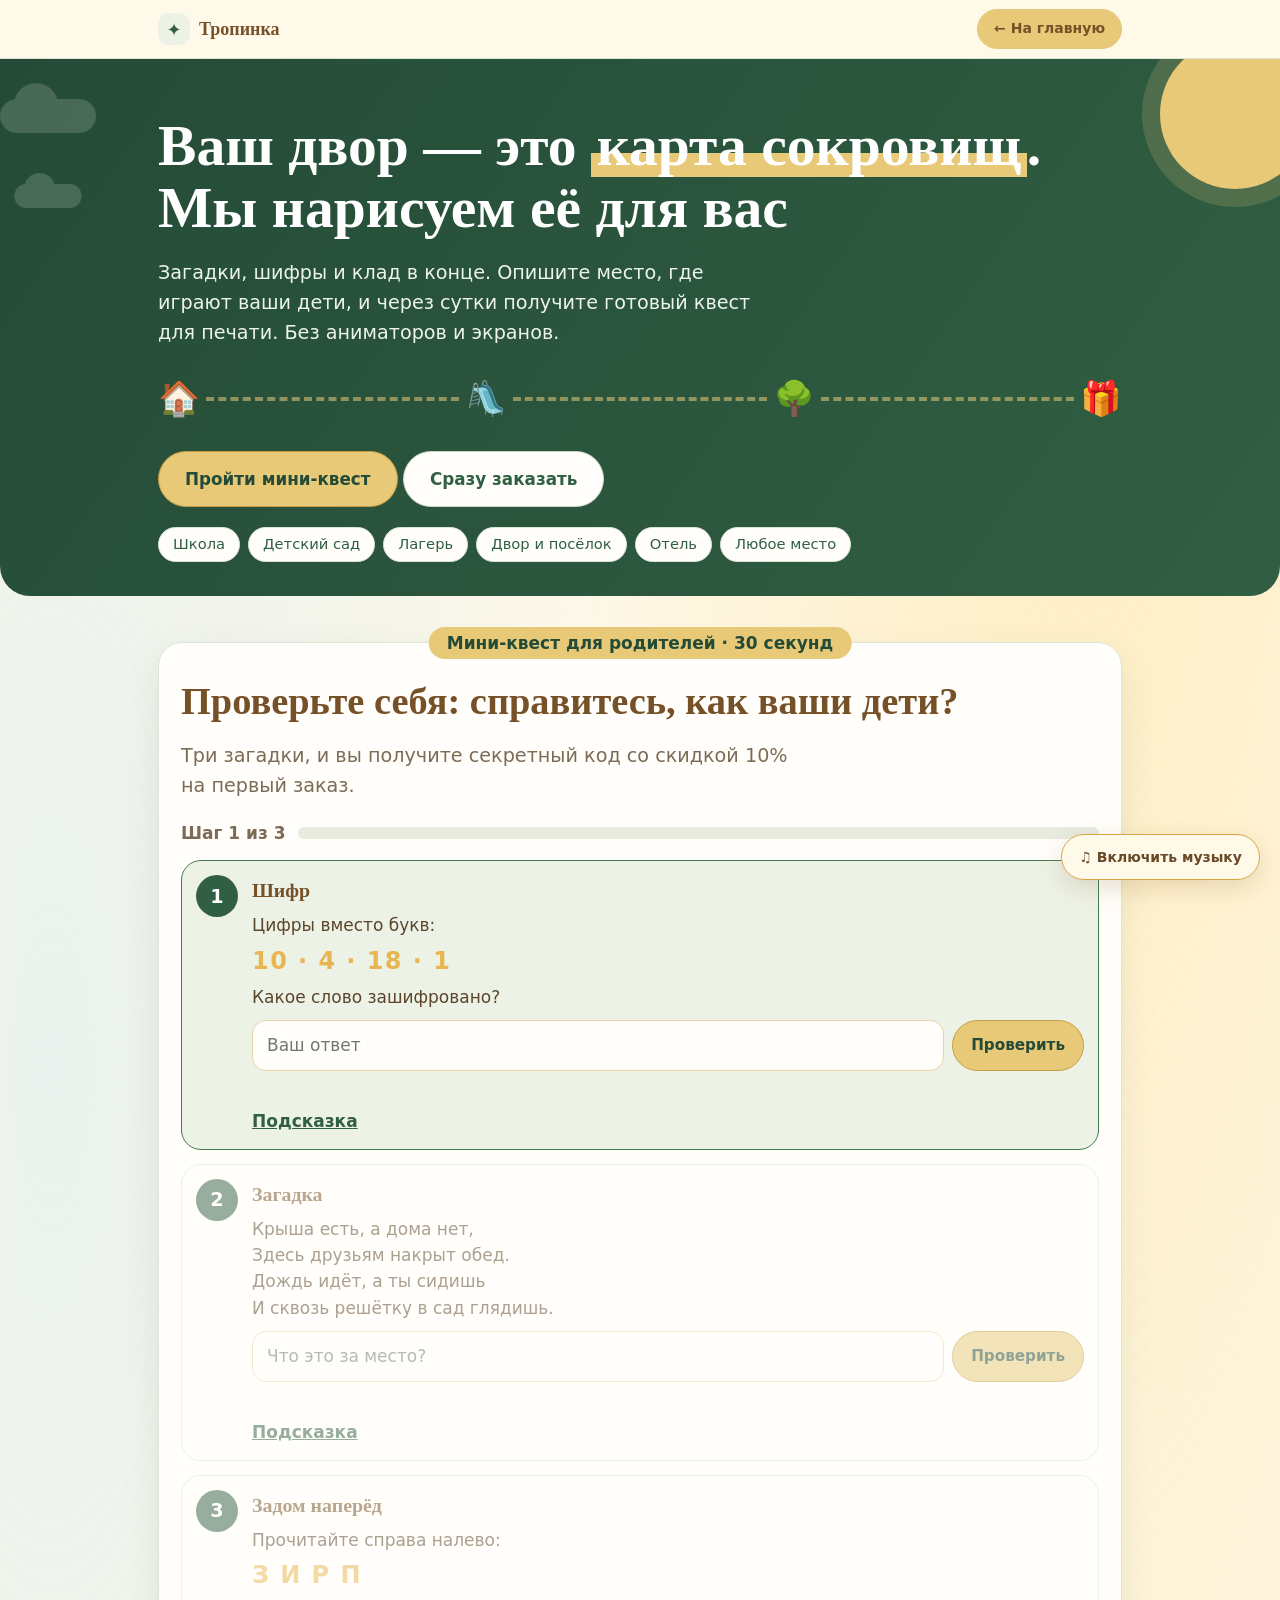
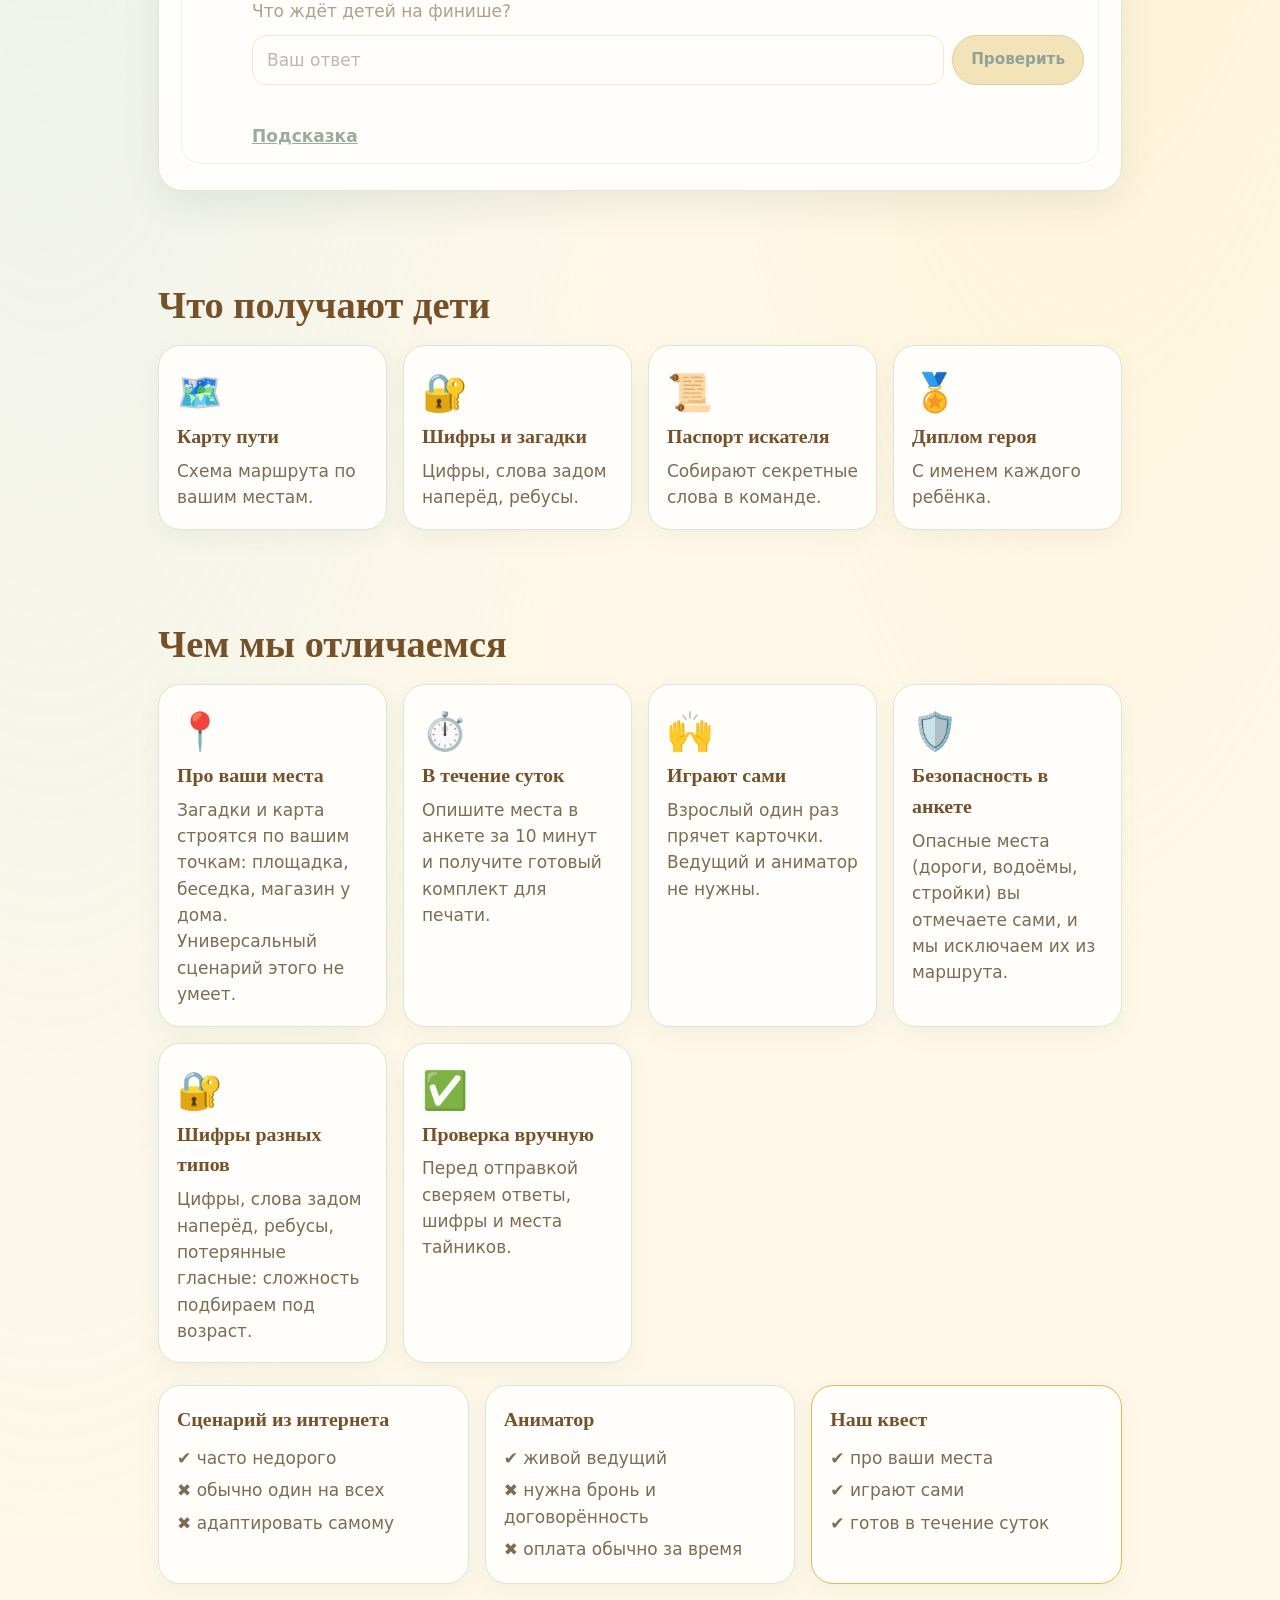
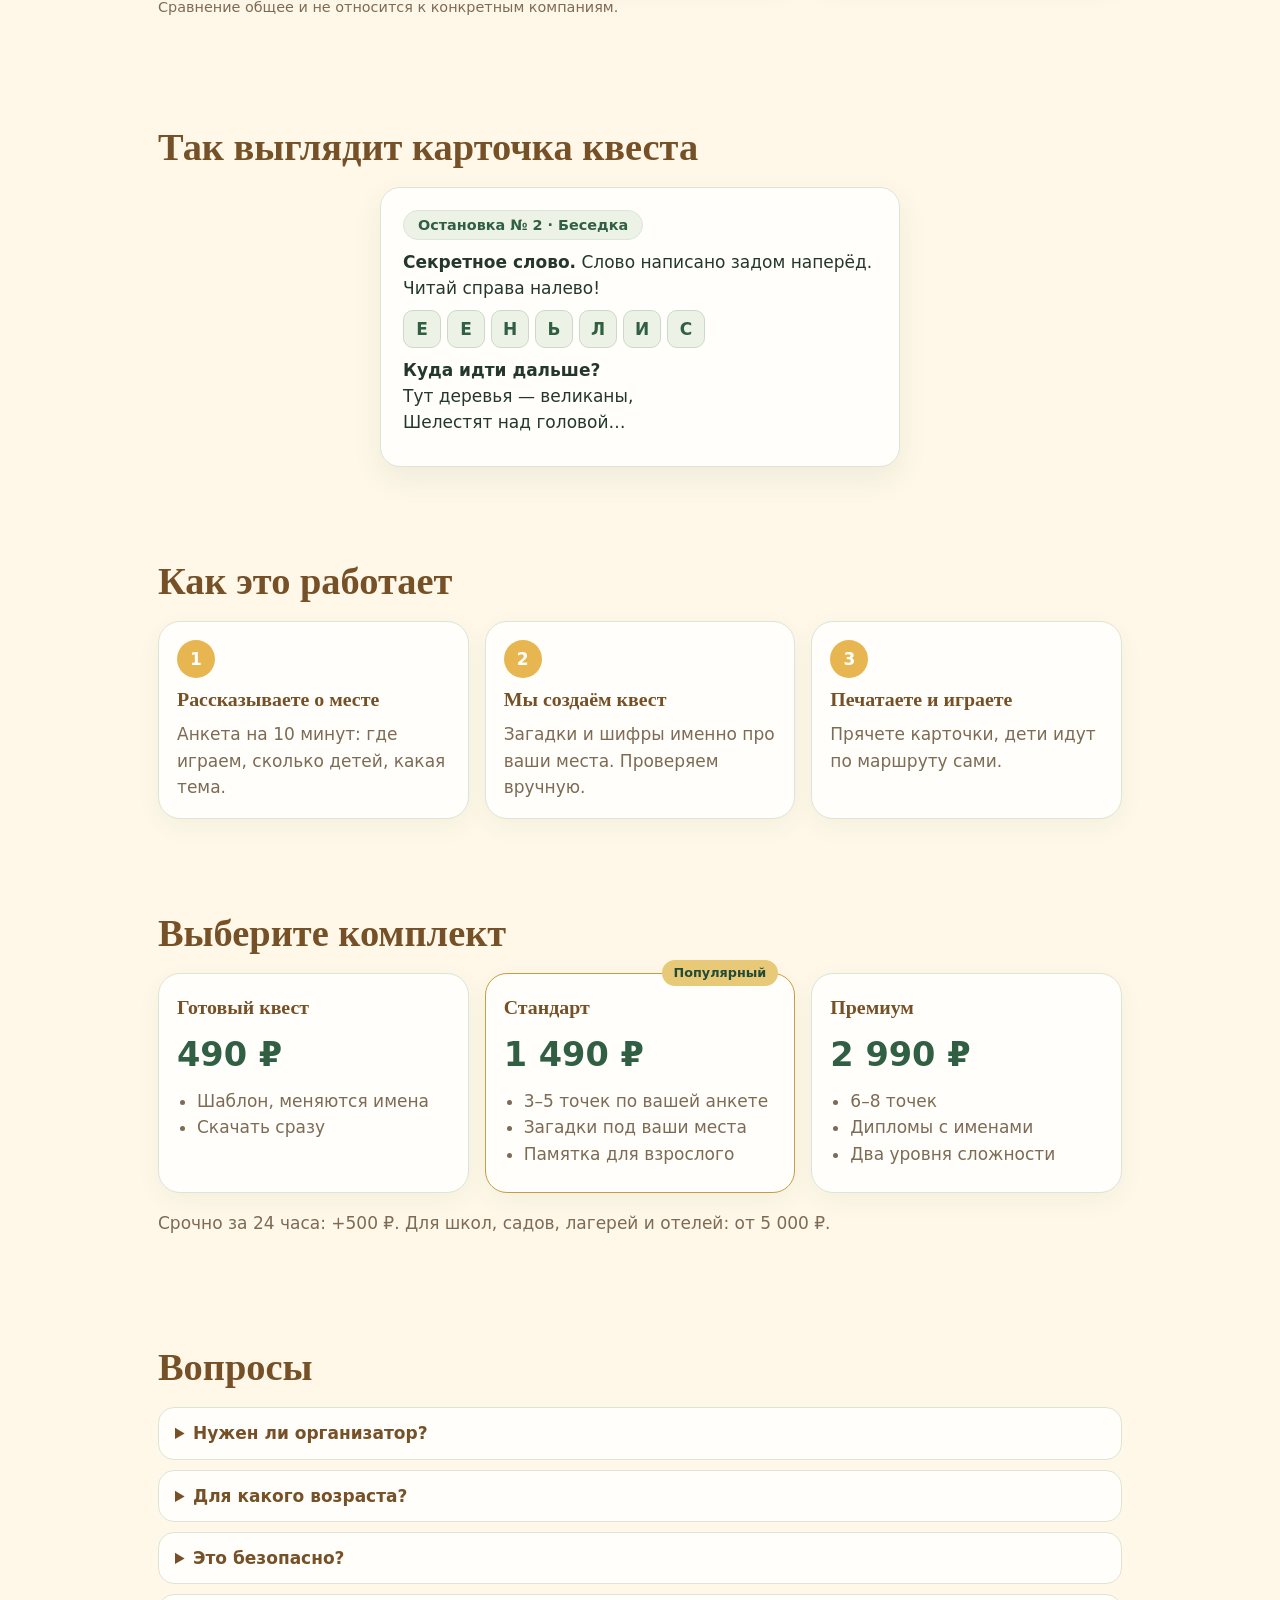
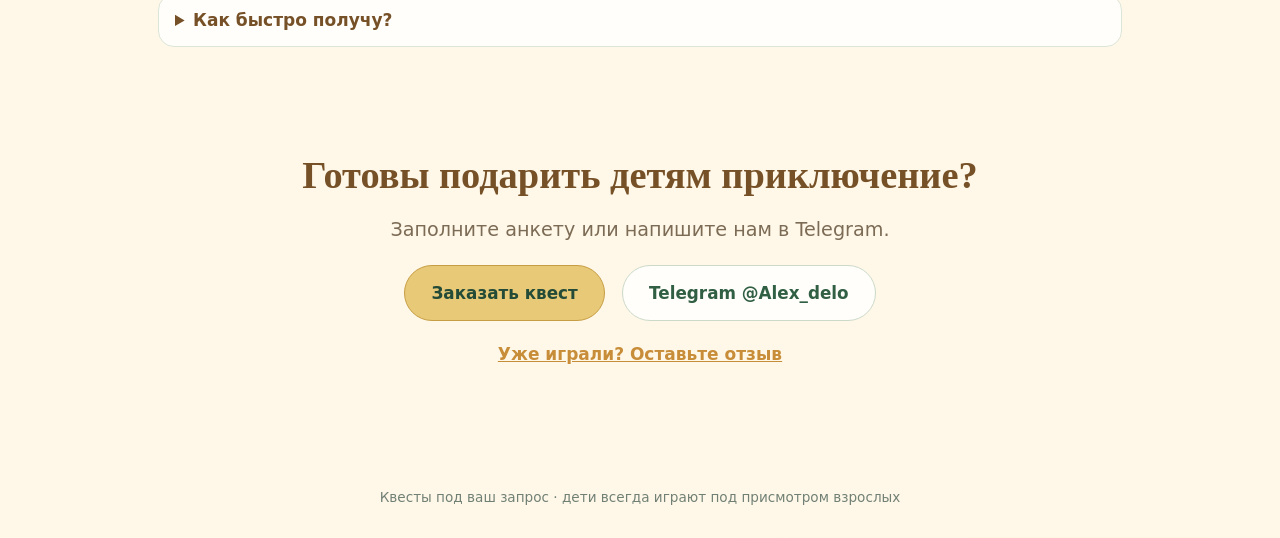
==== commit 091d807a: "Apply sunny Tropinka theme and optional ambient music player" ====
--- a/index.html
+++ b/index.html
@@ -1,7 +1,9 @@
 <!doctype html>
 <html lang="ru"><head><meta charset="utf-8">
 <meta name="viewport" content="width=device-width, initial-scale=1, viewport-fit=cover">
-<title>Ваш двор — карта сокровищ. Квест под заказ</title>
+<meta name="description" content="Персональные детские квесты для двора, дачи, парка, праздника и семейного отдыха. Готовые задания, маршрут и инструкция для взрослого.">
+<meta name="theme-color" content="#244b37">
+<title>Детские квесты на вашей территории | Тропинка</title>
 <link rel="stylesheet" href="https://fonts.googleapis.com/css2?family=Fredoka:wght@400;500;600;700&display=swap">
 <style>
 :root{--bg:#dff3ff;--bg2:#fff6d8;--card:#fff;--tx:#2a2350;--mut:#645d85;--a:#ff7a1a;--b:#6c4ad8;--c:#2fb36b;--d:#ff5c8a;--bd:#e8defa;--on:#fff;--star:transparent;box-sizing:border-box;padding-top:env(safe-area-inset-top,0px);padding-bottom:env(safe-area-inset-bottom,0px)}
@@ -112,7 +114,8 @@
 .tp-sitebar-link:hover{background:#f1d995}
 @media(max-width:480px){.tp-sitebar-inner{min-height:54px}.tp-sitebar-brand{font-size:16px}.tp-sitebar-link{min-height:38px;padding:7px 12px;font-size:13px}.hero{border-radius:0 0 22px 22px}}
 
-</style></head><body>
+</style>  <link rel="stylesheet" href="assets/tropinka-sunny.css">
+</head><body>
 <div class="tp-sitebar"><div class="tp-sitebar-inner"><a class="tp-sitebar-brand" href="https://tropinka-kids.ru/"><span aria-hidden="true">✦</span>Тропинка</a><a class="tp-sitebar-link" href="https://tropinka-kids.ru/">← На главную</a></div></div>
 <header class="hero"><div class="sun" aria-hidden="true"></div><div class="cloud" style="top:40px;left:0" aria-hidden="true"></div><div class="cloud" style="top:120px;left:0;animation-delay:-9s;transform:scale(.7)" aria-hidden="true"></div>
 <div class="w"><h1>Ваш двор — это <span class="hl">карта сокровищ</span>. Мы нарисуем её для вас</h1>
@@ -220,4 +223,5 @@
 setCur(0);
 })();
 </script>
+  <script src="assets/tropinka-ambience.js"></script>
 </body></html>
--- a/assets/tropinka-sunny.css
+++ b/assets/tropinka-sunny.css
@@ -0,0 +1,128 @@
+/* Единая солнечная тема «Тропинки» — подключается после локальных стилей страниц */
+:root{
+  --forest:#80552c;--forest-2:#a66f35;--leaf:#bd883d;
+  --gold:#ffd66b;--gold-dark:#d69e3d;--cream:#fff8e8;
+  --paper:#fffefa;--mist:#fff0c9;--ink:#5c452b;--muted:#7c6b55;
+  --line:#efdfb9;--shadow:0 16px 44px rgba(150,105,42,.12);
+  --tp-ink:#5c452b;--tp-green:#d49b3c;--tp-green-dark:#95672e;
+  --tp-cream:#fff8e8;--tp-paper:#fffefa;--tp-gold:#f3c65f;
+  --tp-line:#efdfb9;--tp-muted:#7c6b55;
+}
+html{background:#fff8e8!important}
+body{background:radial-gradient(ellipse at 85% 0%,rgba(255,221,132,.42),transparent 34%),radial-gradient(ellipse at 4% 20%,rgba(190,229,250,.32),transparent 35%),#fff8e8!important;color:#5c452b!important}
+a{color:#98672d}
+h1,h2,h3,h4{color:#765027}
+::selection{background:#ffe39a;color:#5c452b}
+
+/* Главная страница */
+.site-header{background:rgba(255,249,234,.94)!important;border-color:#efdfb9!important}
+.brand-name,.main-nav a{color:#765027!important}
+.brand-mark{background:#fff0c9!important}
+.brand-mark svg path{stroke:#bd883d!important}
+.button{background:linear-gradient(135deg,#ffe18a,#f4c45f)!important;border-color:#d8a448!important;color:#654820!important;box-shadow:0 5px 14px rgba(183,128,43,.12)}
+.button-secondary{background:#fffefa!important;border-color:#e8d7ae!important;color:#79552e!important}
+.button:hover{background:#ffdf83!important}
+.hero-panel{background:linear-gradient(120deg,#e3f5ff 0%,#fff3ca 72%,#ffe7a5 100%)!important;color:#5c452b!important}
+.hero-panel h1{color:#684a27!important}
+.hero-lead{color:#6f5b42!important}
+.eyebrow,.section-kicker{color:#b27a2f!important}
+.hero-note{background:rgba(255,255,255,.72)!important;border-color:#e9d49b!important;color:#6c502d!important}
+.hero-note strong{color:#a66f2f!important}
+.hero-art:before{background:linear-gradient(90deg,#e3f5ff 0%,rgba(227,245,255,.35) 48%,rgba(255,243,202,0) 100%)!important}
+.hero-spark{background:#ffd66b!important;box-shadow:0 0 0 8px rgba(255,214,107,.2),0 0 28px rgba(255,214,107,.8)!important}
+.products-section{background:#fff2d5!important}
+.product-card,.sample-card,.step,.contact-panel{background:#fffefa!important;border-color:#efdfb9!important;box-shadow:0 10px 30px rgba(150,105,42,.07)}
+.product-image{height:auto!important;aspect-ratio:16/9!important;padding:0!important;background:linear-gradient(135deg,#e6f5ff,#fff0c9)!important;display:block!important;overflow:hidden!important}
+.product-image img{width:100%!important;height:100%!important;object-fit:contain!important;object-position:center!important}
+.product-category,.product-points li:before,.text-link{color:#b27a2f!important}
+.product-price{background:#fff0c5!important;color:#805723!important}
+.product-card h3,.sample-card h3,.step h3,.benefit h3{color:#765027!important}
+.product-description,.product-points li,.product-meta,.sample-card p,.step p,.benefit p{color:#79684f!important}
+.sample-card{padding:16px!important}
+.sample-preview{width:100%;aspect-ratio:16/10;overflow:hidden;border-radius:15px;background:#fff0c9;margin:0 0 15px;border:1px solid #efdfb9}
+.sample-preview img{width:100%;height:100%;object-fit:cover;display:block}
+.sample-icon{background:#fff0c9!important}
+.benefit{background:#fff0cf!important}
+.step-number{background:#e7b64e!important;color:#60451f!important}
+.pilot-panel{background:linear-gradient(120deg,#ffdf8b,#f4bf60)!important;color:#62471f!important}
+.pilot-panel h2,.pilot-panel p{color:#62471f!important}
+.pilot-panel .section-kicker{color:#8b5b22!important}
+summary{color:#765027!important}
+summary:after{color:#b27a2f!important}
+.site-footer{background:#fff0c9!important;color:#765f42!important}
+.footer-links a,.footer-small{color:#765f42!important}
+.notice{color:#87745a!important}
+.sunny-cloud{position:absolute;z-index:2;width:112px;height:31px;border-radius:99px;background:rgba(255,255,255,.82);box-shadow:0 8px 20px rgba(128,151,154,.08);pointer-events:none;animation:tp-cloud-drift 26s ease-in-out infinite}
+.sunny-cloud:before,.sunny-cloud:after{content:"";position:absolute;bottom:8px;border-radius:50%;background:inherit}
+.sunny-cloud:before{left:18px;width:43px;height:43px}
+.sunny-cloud:after{left:52px;width:34px;height:34px}
+.cloud-a{top:9%;left:43%}
+.cloud-b{top:22%;left:68%;transform:scale(.72);animation-delay:-12s;animation-duration:34s}
+@keyframes tp-cloud-drift{0%,100%{translate:-10px 0}50%{translate:30px 5px}}
+
+/* Внутренние страницы: образцы, анкеты и политика */
+.tp-pagebar{background:rgba(255,249,234,.97)!important;border-color:#efdfb9!important;box-shadow:0 4px 18px rgba(150,105,42,.06)}
+.tp-pagebar-brand{color:#765027!important}
+.tp-pagebar-mark{background:#fff0c9!important;color:#b27a2f!important}
+.tp-pagebar-home,.button,.skz-btn,.bd-btn,.wk-btn,.ob-btn,.smp-btn{
+ background:linear-gradient(135deg,#ffe18a,#f4c45f)!important;color:#654820!important;border:1px solid #d8a448!important;border-radius:999px!important;box-shadow:0 5px 14px rgba(183,128,43,.10)!important
+}
+.tp-pagebar-home:hover,.button:hover,.skz-btn:hover,.bd-btn:hover,.wk-btn:hover,.ob-btn:hover,.smp-btn:hover{background:#ffdf83!important}
+#skz .skz-card,#bd .bd-card,#wk .wk-card,#smp .smp-book,#ob .ob-card,.preview{
+ background:#fffefa!important;border:1px solid #efdfb9!important;border-radius:26px!important;box-shadow:0 16px 42px rgba(150,105,42,.10)!important
+}
+#skz .skz-sky,#bd .bd-sky,#wk .wk-sky,#smp .smp-sky,#ob .ob-sky,.preview-head{
+ background:linear-gradient(125deg,#ffe39a,#f2bf60)!important;color:#684a27!important;border-bottom:3px solid #e0b354!important
+}
+#skz .skz-sky *,#bd .bd-sky *,#wk .wk-sky *,#smp .smp-sky *,#ob .ob-sky *, .preview-head *{color:#684a27!important}
+#skz button,#bd button,#wk button,#smp button,#ob button,.preview .button{
+ background:linear-gradient(135deg,#ffe18a,#f4c45f)!important;color:#654820!important;border-color:#d8a448!important
+}
+#skz .skz-field input,#skz .skz-field textarea,#skz .skz-field select,
+#bd input,#bd textarea,#bd select,#wk input,#wk textarea,#wk select,
+input,textarea,select{border-color:#e7d4a9!important;background:#fffefa!important;color:#5c452b!important}
+input:focus,textarea:focus,select:focus{outline-color:#e3b653!important}
+#skz .skz-chapter,#bd .bd-step,#wk .wk-step{background:#fff9ec!important;border-color:#efdfb9!important}
+#skz .skz-hint,#bd .bd-hint,#wk .wk-hint,.organizer-note{background:#fff2d5!important;color:#765b37!important;border-color:#ecd49a!important}
+#skz .skz-consent,#bd .bd-consent,#wk .wk-consent{background:#fff8e8!important;border-color:#efdfb9!important}
+#skz .skz-link,#bd .bd-link,#wk .wk-link,.text-link{color:#98672d!important}
+.preview .clue{background:#fff6dc!important;border-color:#e8cf91!important}
+.preview .organizer-note{border-left-color:#e4b44e!important}
+.wrap{background:#fffefa!important;border:1px solid #efdfb9!important;box-shadow:0 16px 40px rgba(150,105,42,.08)!important}
+.back{color:#98672d!important}
+@media(max-width:640px){
+ .sample-card{padding:14px!important}
+ .sunny-cloud{opacity:.65;scale:.72}
+ .tp-music-toggle{right:12px!important;bottom:14px!important}
+}
+@media(prefers-reduced-motion:reduce){
+ .sunny-cloud{animation:none!important}
+}
+
+/* Дополнительные токены и оформление генератора/квестов */
+:root{
+ --bg:#e5f5ff;--bg2:#fff3d2;--card:#fffefa;--tx:#5c452b;--mut:#7c6b55;
+ --a:#e8b650;--b:#c88d38;--c:#88b77a;--d:#d98774;--bd:#efdfb9;--on:#fff;
+ --ink:#5c452b;--green:#d49b3c;--deep:#95672e;--cream:#fff8e8;--paper:#fffefa;
+ --gold:#ffd66b;--line:#efdfb9;--muted:#7c6b55;--soft:#fff0c9;
+}
+.tp-music-toggle{
+ position:fixed;right:20px;bottom:20px;z-index:2000;
+ display:inline-flex;align-items:center;justify-content:center;gap:8px;
+ min-height:46px;padding:11px 17px;border:1px solid #d8a448;border-radius:999px;
+ background:rgba(255,249,234,.96);color:#684a27;
+ box-shadow:0 8px 24px rgba(126,87,34,.18);
+ font:700 14px/1.2 "Trebuchet MS",system-ui,sans-serif;cursor:pointer;
+ backdrop-filter:blur(10px);transition:transform .18s ease,background .18s ease;
+}
+.tp-music-toggle:hover{transform:translateY(-2px);background:#fff0c9}
+.tp-music-toggle[aria-pressed="true"]{background:#ffe39a}
+.tp-sitebar,.tp-pagebar{background:rgba(255,249,234,.97)!important}
+.tp-sitebar-brand,.tp-sitebar-link{color:#765027!important}
+.tp-sitebar-link{border-color:#e4c77f!important}
+.preview .task-label,.preview .tag{background:#f4d98c!important;color:#6b4c27!important}
+.preview .clue{color:#684a27!important}
+.generator .hero,.hero:has(.brand){background:linear-gradient(120deg,#dff3ff,#fff0c9)!important;color:#5c452b!important}
+.generator .hero h1,.hero:has(.brand) h1{color:#684a27!important}
+@media(max-width:760px){.tp-music-toggle{right:12px;bottom:88px;max-width:calc(100vw - 24px);font-size:13px}}
+@media(prefers-reduced-motion:reduce){.tp-music-toggle{transition:none}}
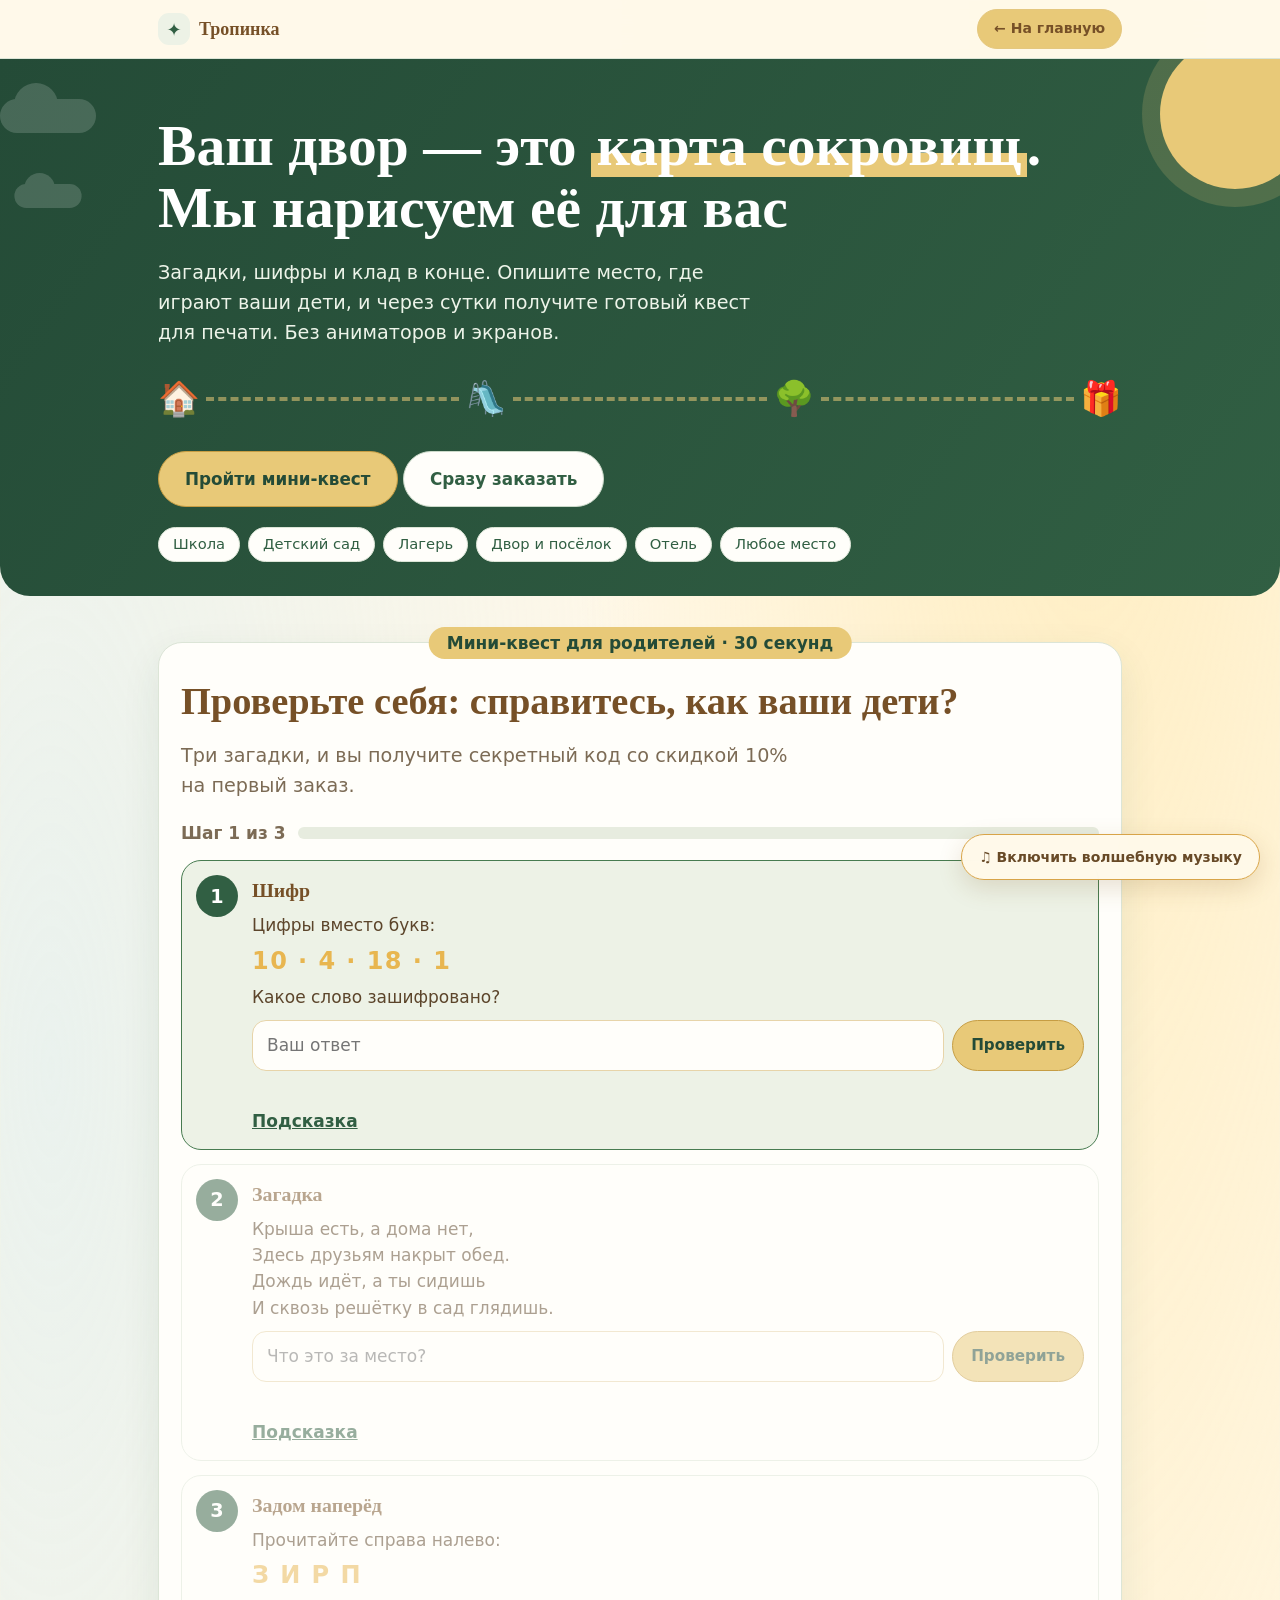
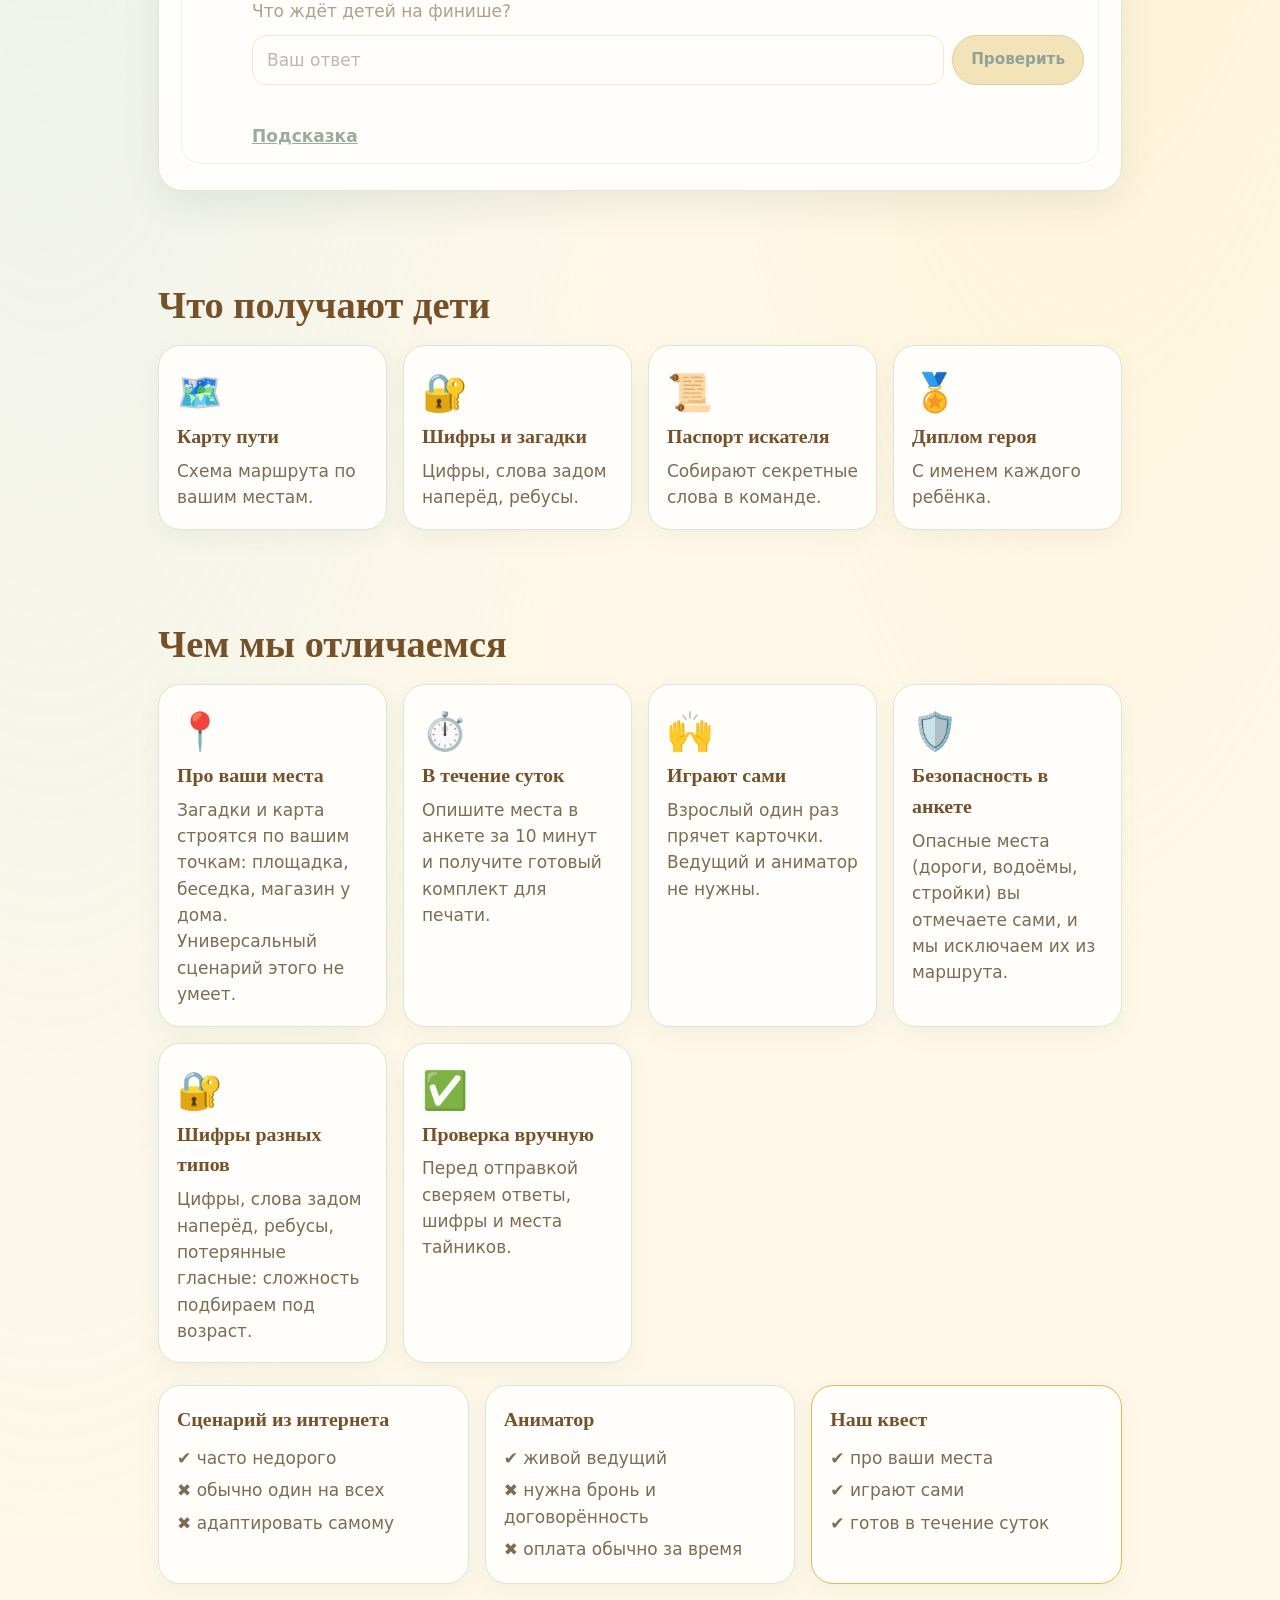
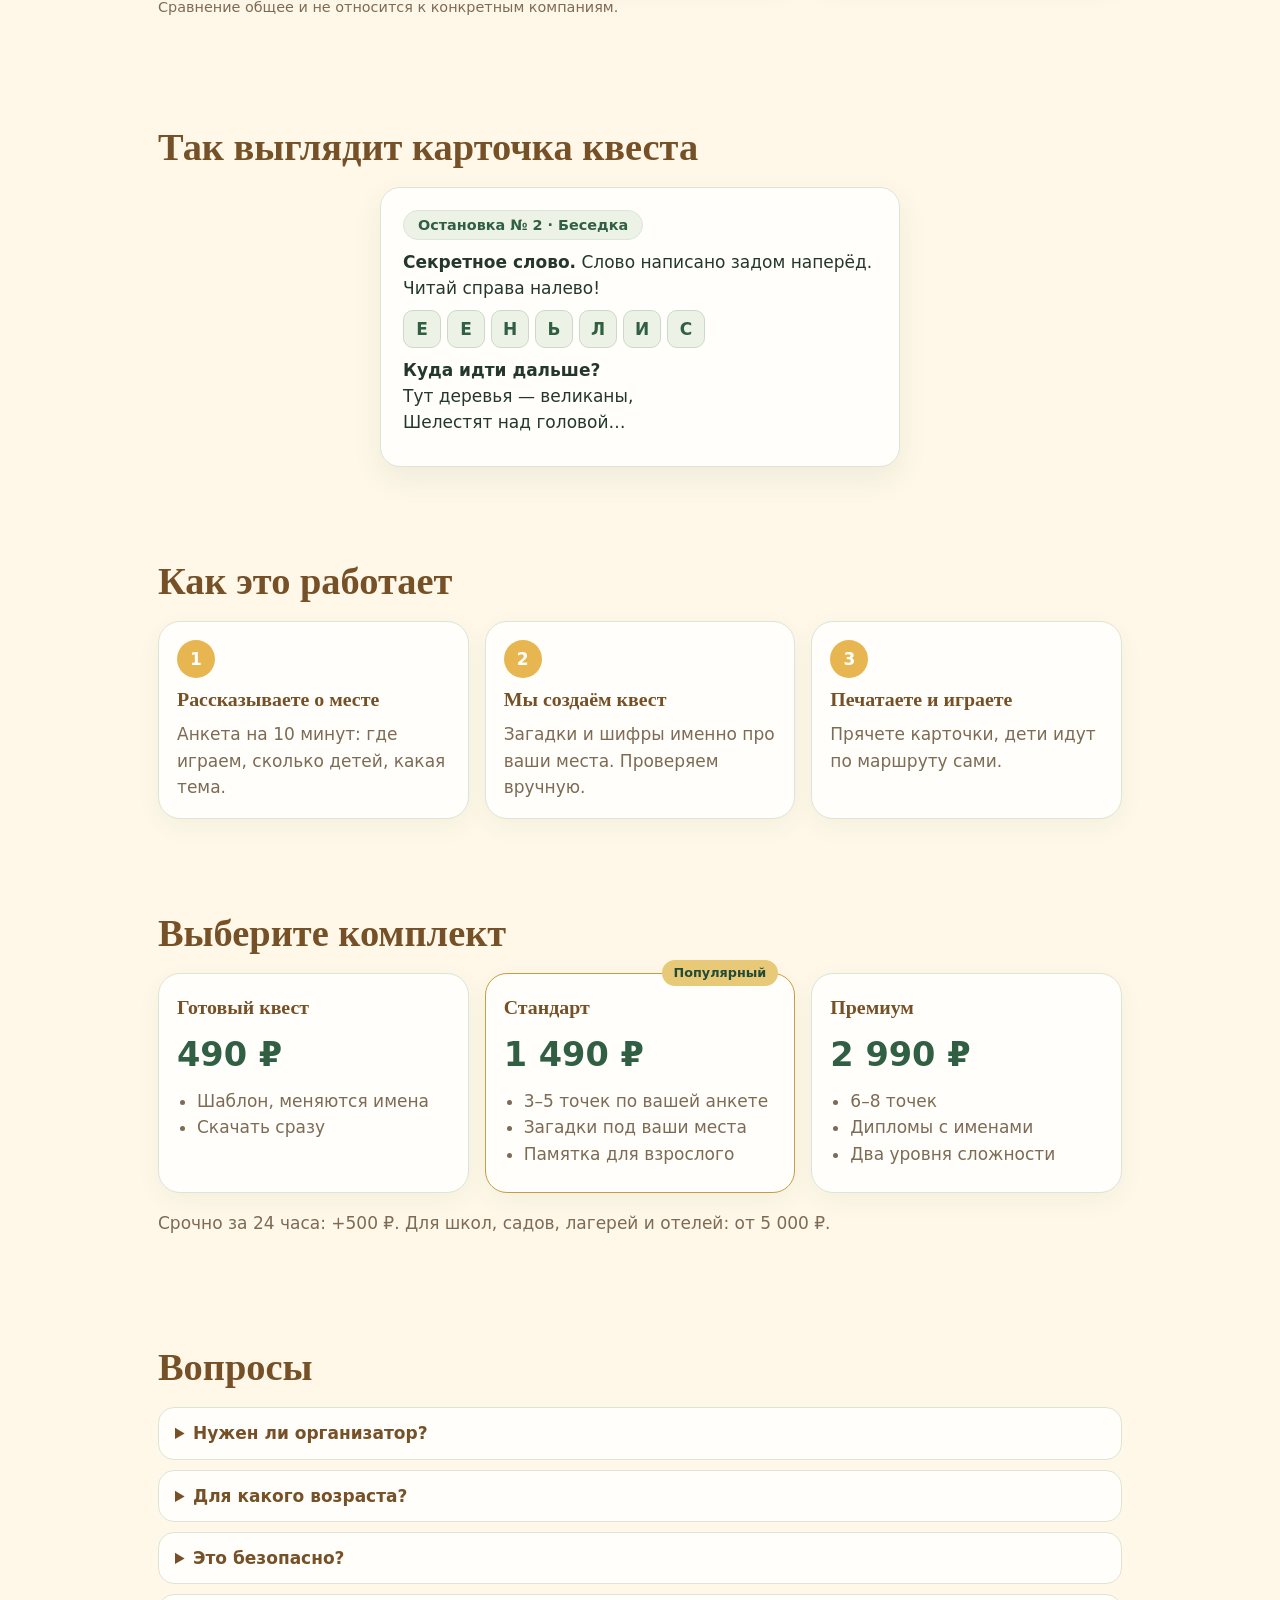
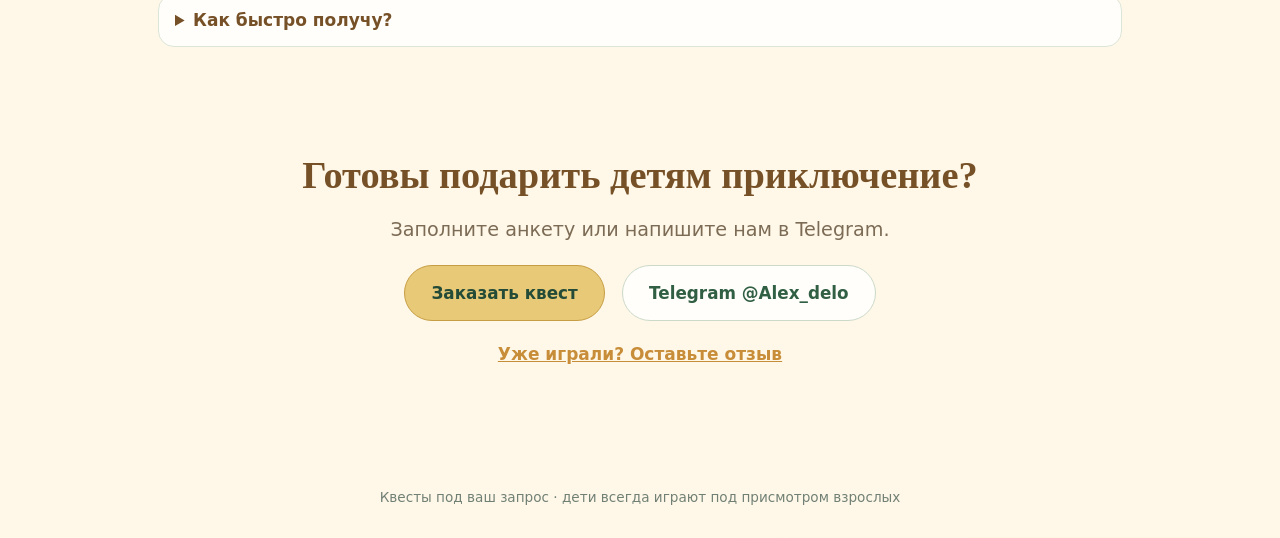
==== commit 4bc0d5b5: "Set browser chrome to the sunny brand color" ====
--- a/index.html
+++ b/index.html
@@ -2,7 +2,7 @@
 <html lang="ru"><head><meta charset="utf-8">
 <meta name="viewport" content="width=device-width, initial-scale=1, viewport-fit=cover">
 <meta name="description" content="Персональные детские квесты для двора, дачи, парка, праздника и семейного отдыха. Готовые задания, маршрут и инструкция для взрослого.">
-<meta name="theme-color" content="#244b37">
+<meta name="theme-color" content="#fff8e8">
 <title>Детские квесты на вашей территории | Тропинка</title>
 <link rel="stylesheet" href="https://fonts.googleapis.com/css2?family=Fredoka:wght@400;500;600;700&display=swap">
 <style>
--- a/assets/tropinka-sunny.css
+++ b/assets/tropinka-sunny.css
@@ -126,3 +126,14 @@
 .generator .hero h1,.hero:has(.brand) h1{color:#684a27!important}
 @media(max-width:760px){.tp-music-toggle{right:12px;bottom:88px;max-width:calc(100vw - 24px);font-size:13px}}
 @media(prefers-reduced-motion:reduce){.tp-music-toggle{transition:none}}
+
+/* Генератор квестов: верхний баннер и элементы навигации в общей палитре */
+#app>.hero{background:linear-gradient(120deg,#dff3ff,#fff0c9)!important;color:#5c452b!important;border:1px solid #efdfb9}
+#app>.hero h1,#app>.hero p{color:#684a27!important}
+#app>.hero small{color:#a66f2f!important}
+#app .brand b{background:#ffe18a!important;color:#79552e!important}
+#app .nav a,#app .btn{background:#fffefa!important;color:#79552e!important;border-color:#e8d7ae!important}
+#app .nav a.active,#app .btn.primary{background:linear-gradient(135deg,#ffe18a,#f4c45f)!important;color:#654820!important;border-color:#d8a448!important}
+#app .btn.gold{background:#ffe18a!important;color:#654820!important}
+
+@media(max-width:760px){.tp-music-toggle{right:12px!important;bottom:88px!important}}
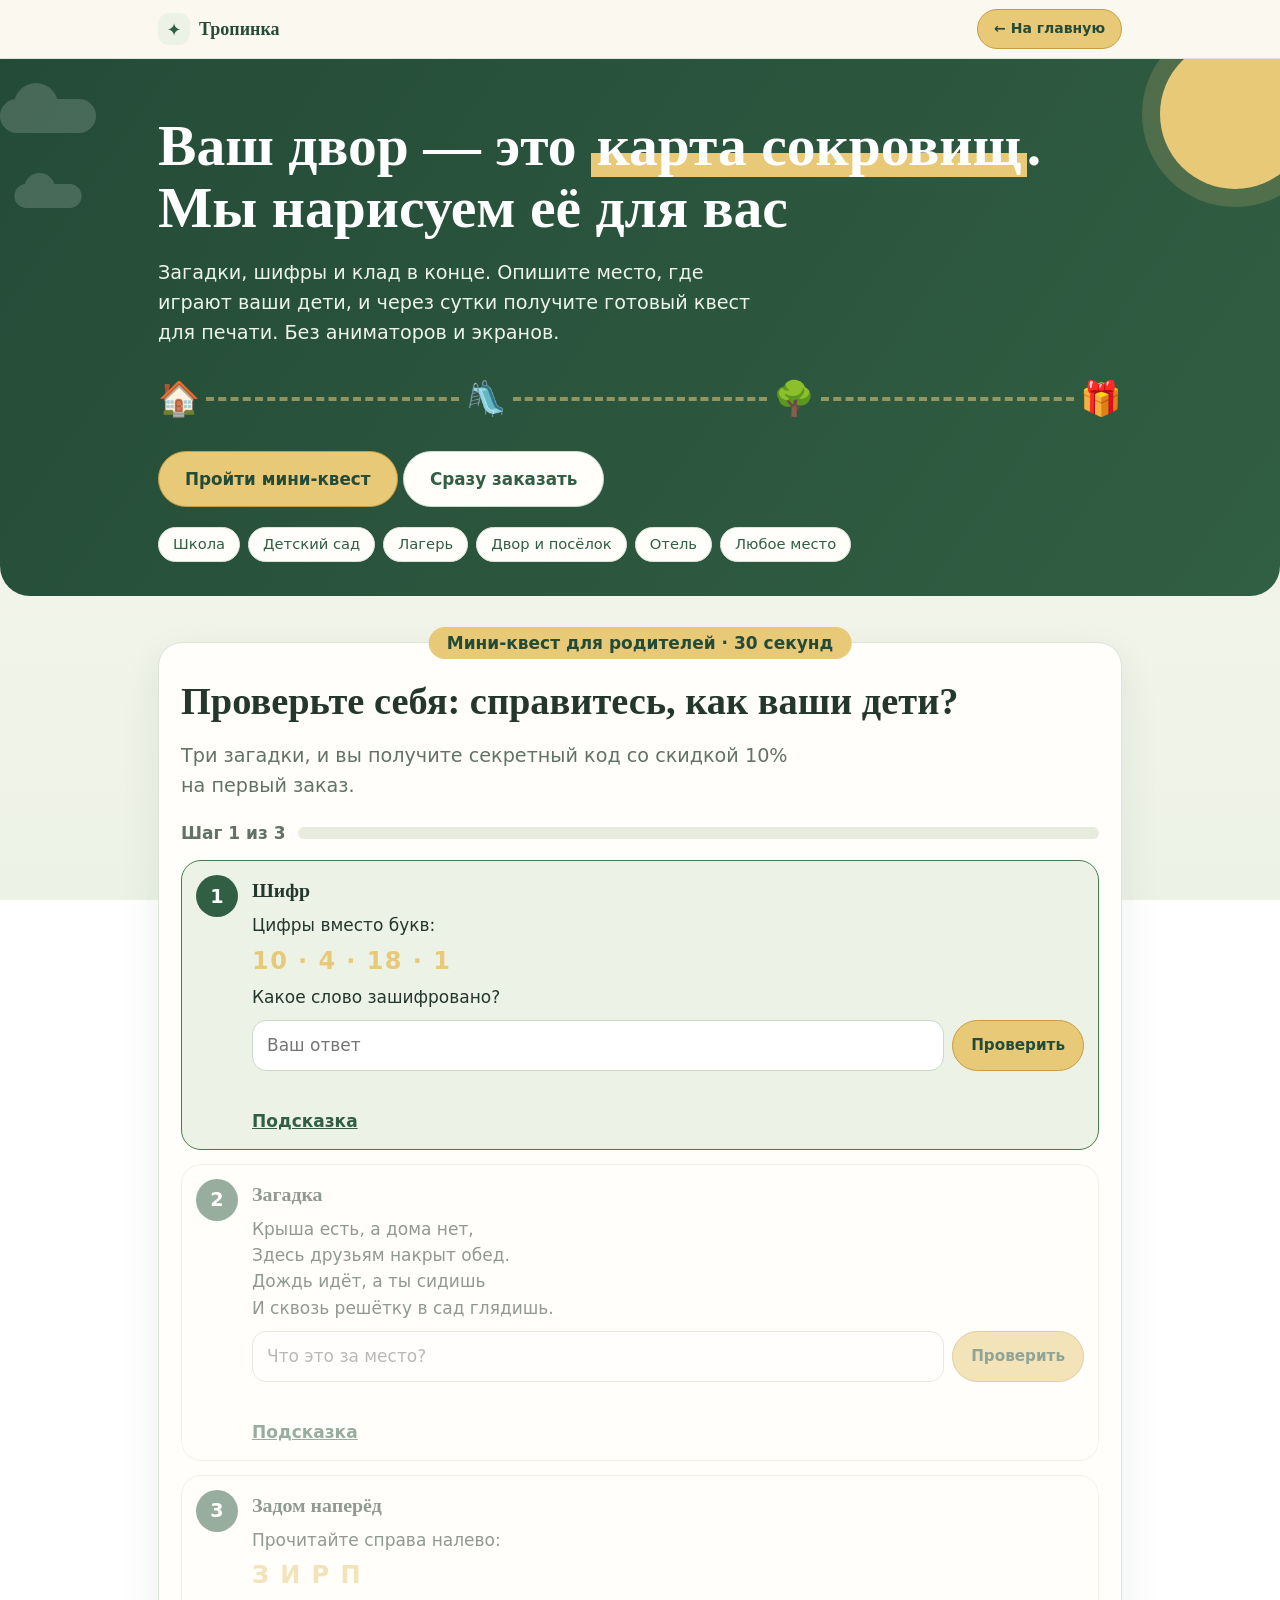
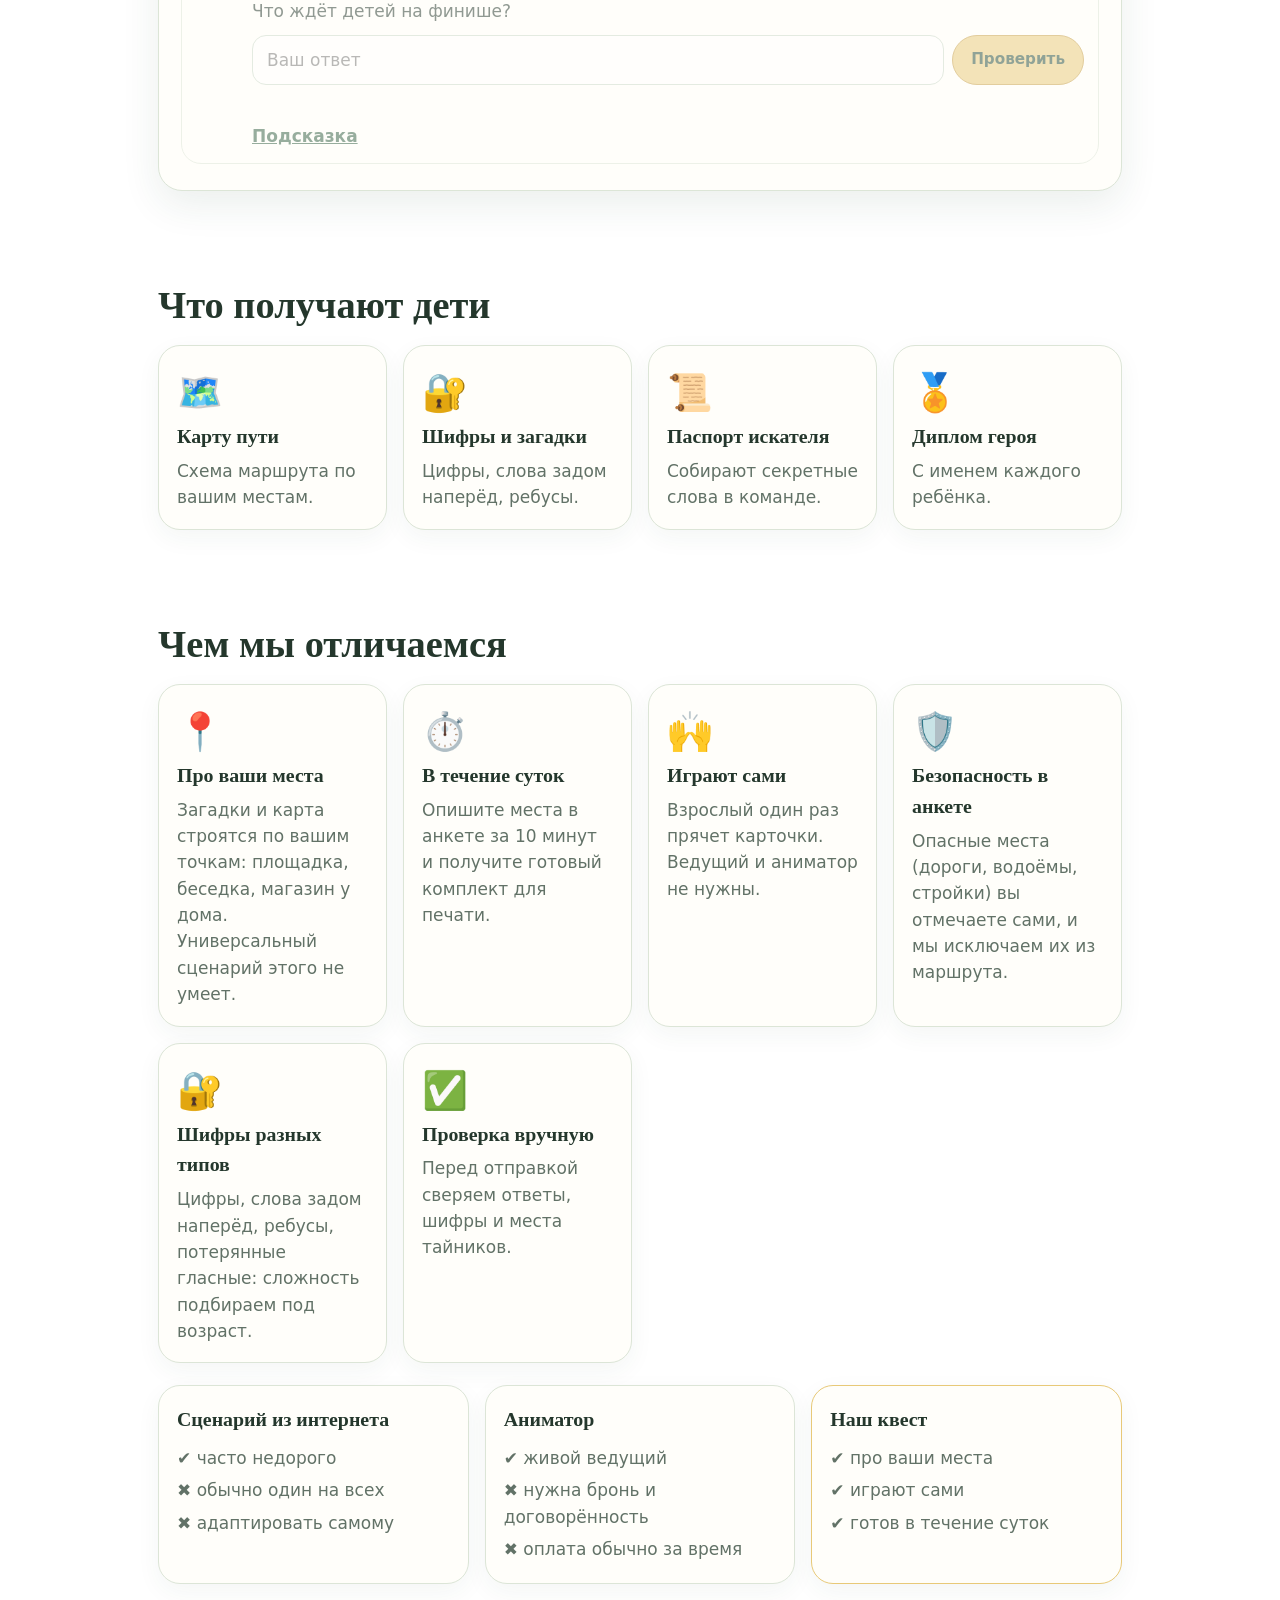
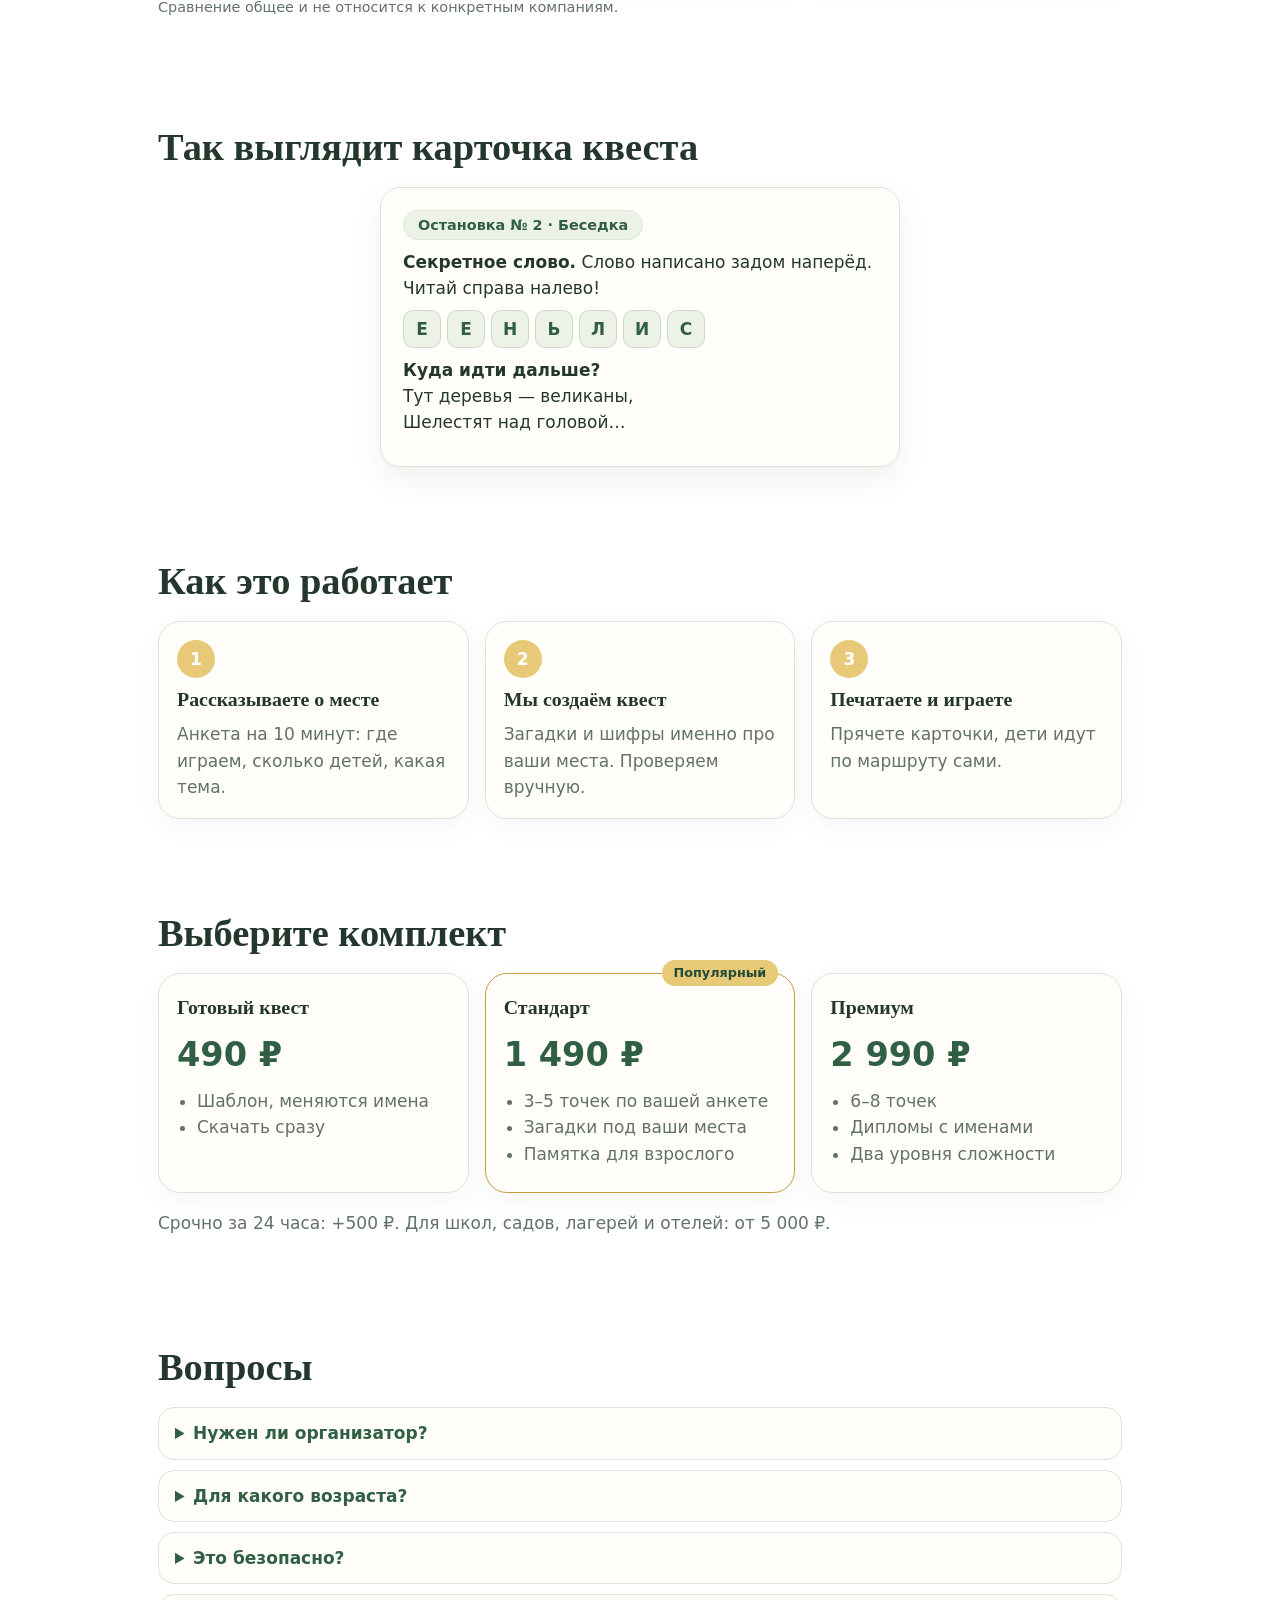
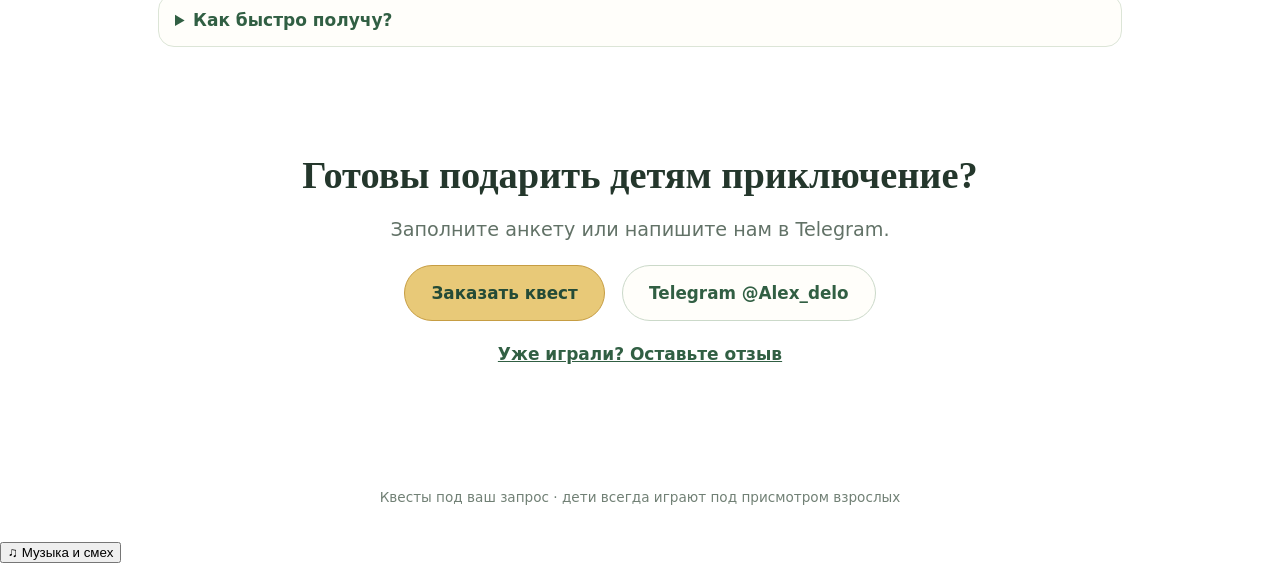
==== commit f0b88315: "Restore previous Questin interface and retain ambient sound" ====
--- a/index.html
+++ b/index.html
@@ -2,7 +2,7 @@
 <html lang="ru"><head><meta charset="utf-8">
 <meta name="viewport" content="width=device-width, initial-scale=1, viewport-fit=cover">
 <meta name="description" content="Персональные детские квесты для двора, дачи, парка, праздника и семейного отдыха. Готовые задания, маршрут и инструкция для взрослого.">
-<meta name="theme-color" content="#fff8e8">
+<meta name="theme-color" content="#244b37">
 <title>Детские квесты на вашей территории | Тропинка</title>
 <link rel="stylesheet" href="https://fonts.googleapis.com/css2?family=Fredoka:wght@400;500;600;700&display=swap">
 <style>
@@ -114,8 +114,7 @@
 .tp-sitebar-link:hover{background:#f1d995}
 @media(max-width:480px){.tp-sitebar-inner{min-height:54px}.tp-sitebar-brand{font-size:16px}.tp-sitebar-link{min-height:38px;padding:7px 12px;font-size:13px}.hero{border-radius:0 0 22px 22px}}
 
-</style>  <link rel="stylesheet" href="assets/tropinka-sunny.css">
-</head><body>
+</style></head><body>
 <div class="tp-sitebar"><div class="tp-sitebar-inner"><a class="tp-sitebar-brand" href="https://tropinka-kids.ru/"><span aria-hidden="true">✦</span>Тропинка</a><a class="tp-sitebar-link" href="https://tropinka-kids.ru/">← На главную</a></div></div>
 <header class="hero"><div class="sun" aria-hidden="true"></div><div class="cloud" style="top:40px;left:0" aria-hidden="true"></div><div class="cloud" style="top:120px;left:0;animation-delay:-9s;transform:scale(.7)" aria-hidden="true"></div>
 <div class="w"><h1>Ваш двор — это <span class="hl">карта сокровищ</span>. Мы нарисуем её для вас</h1>
